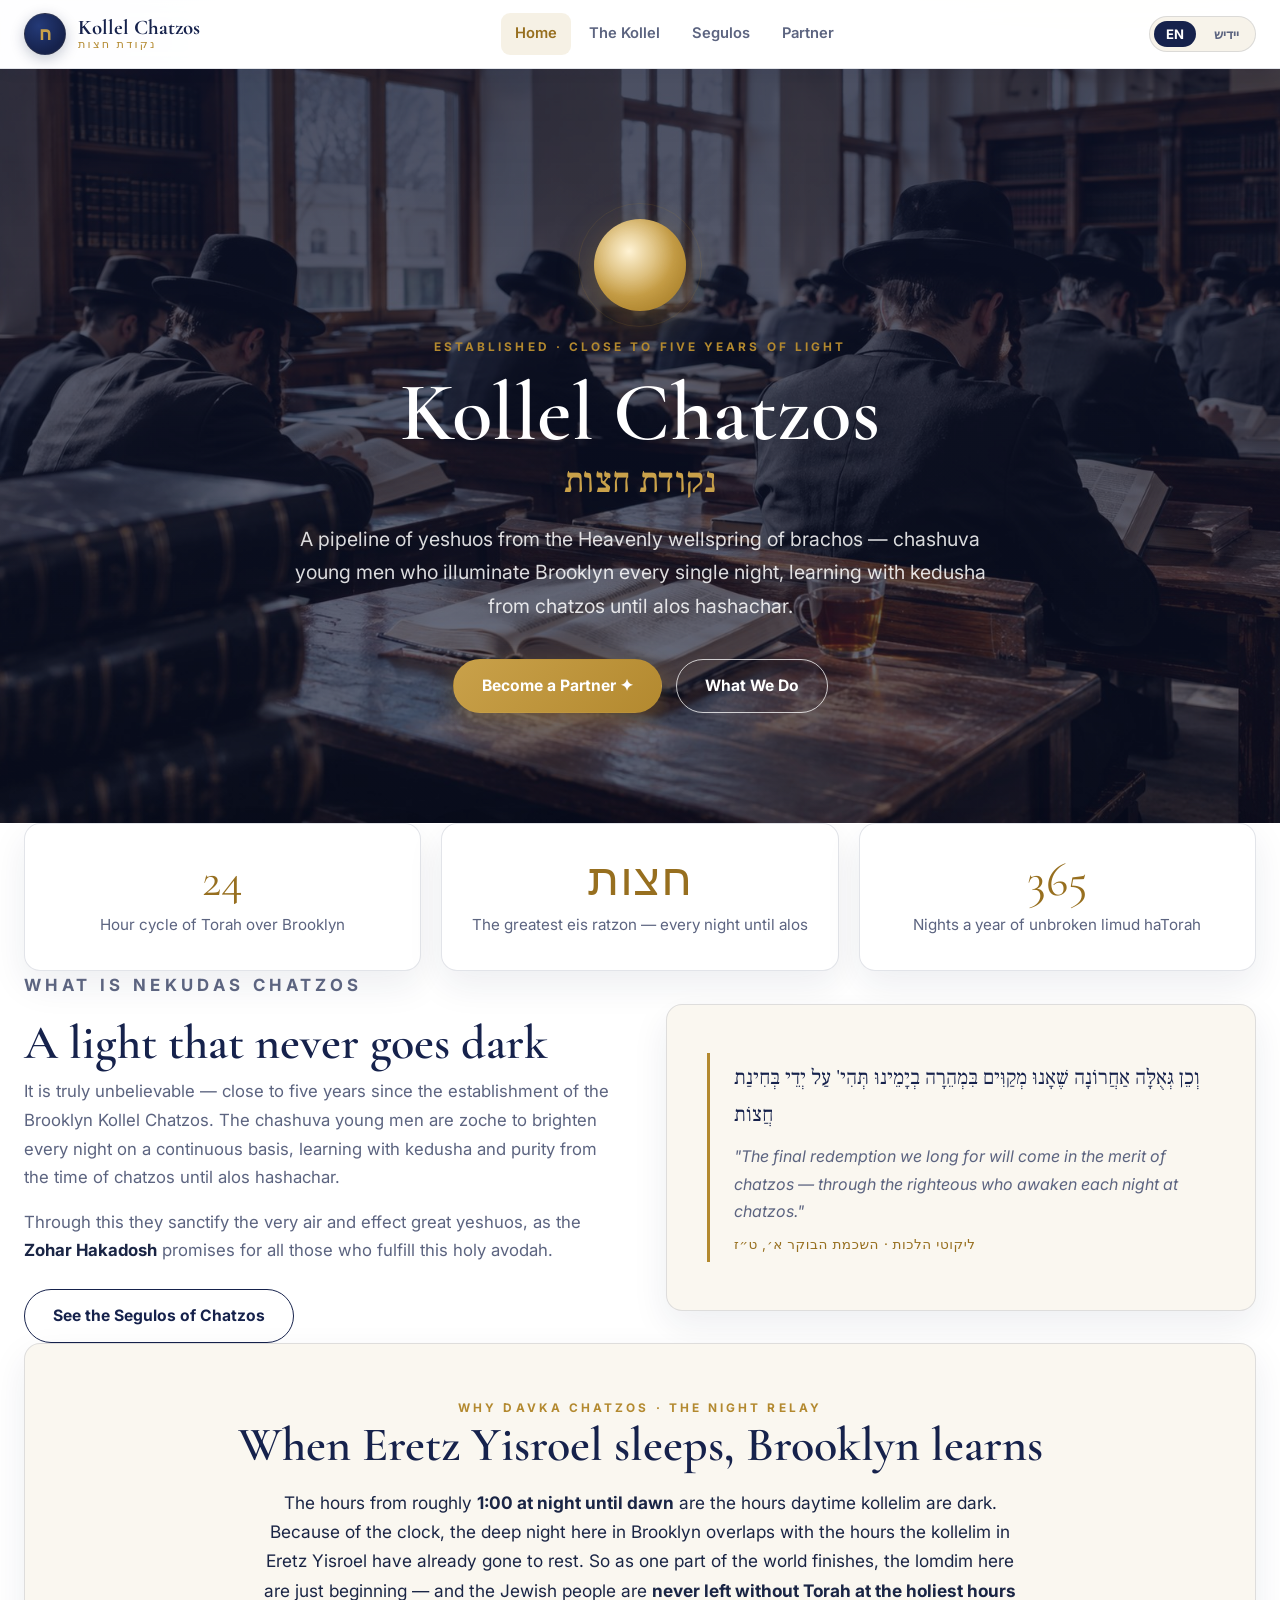
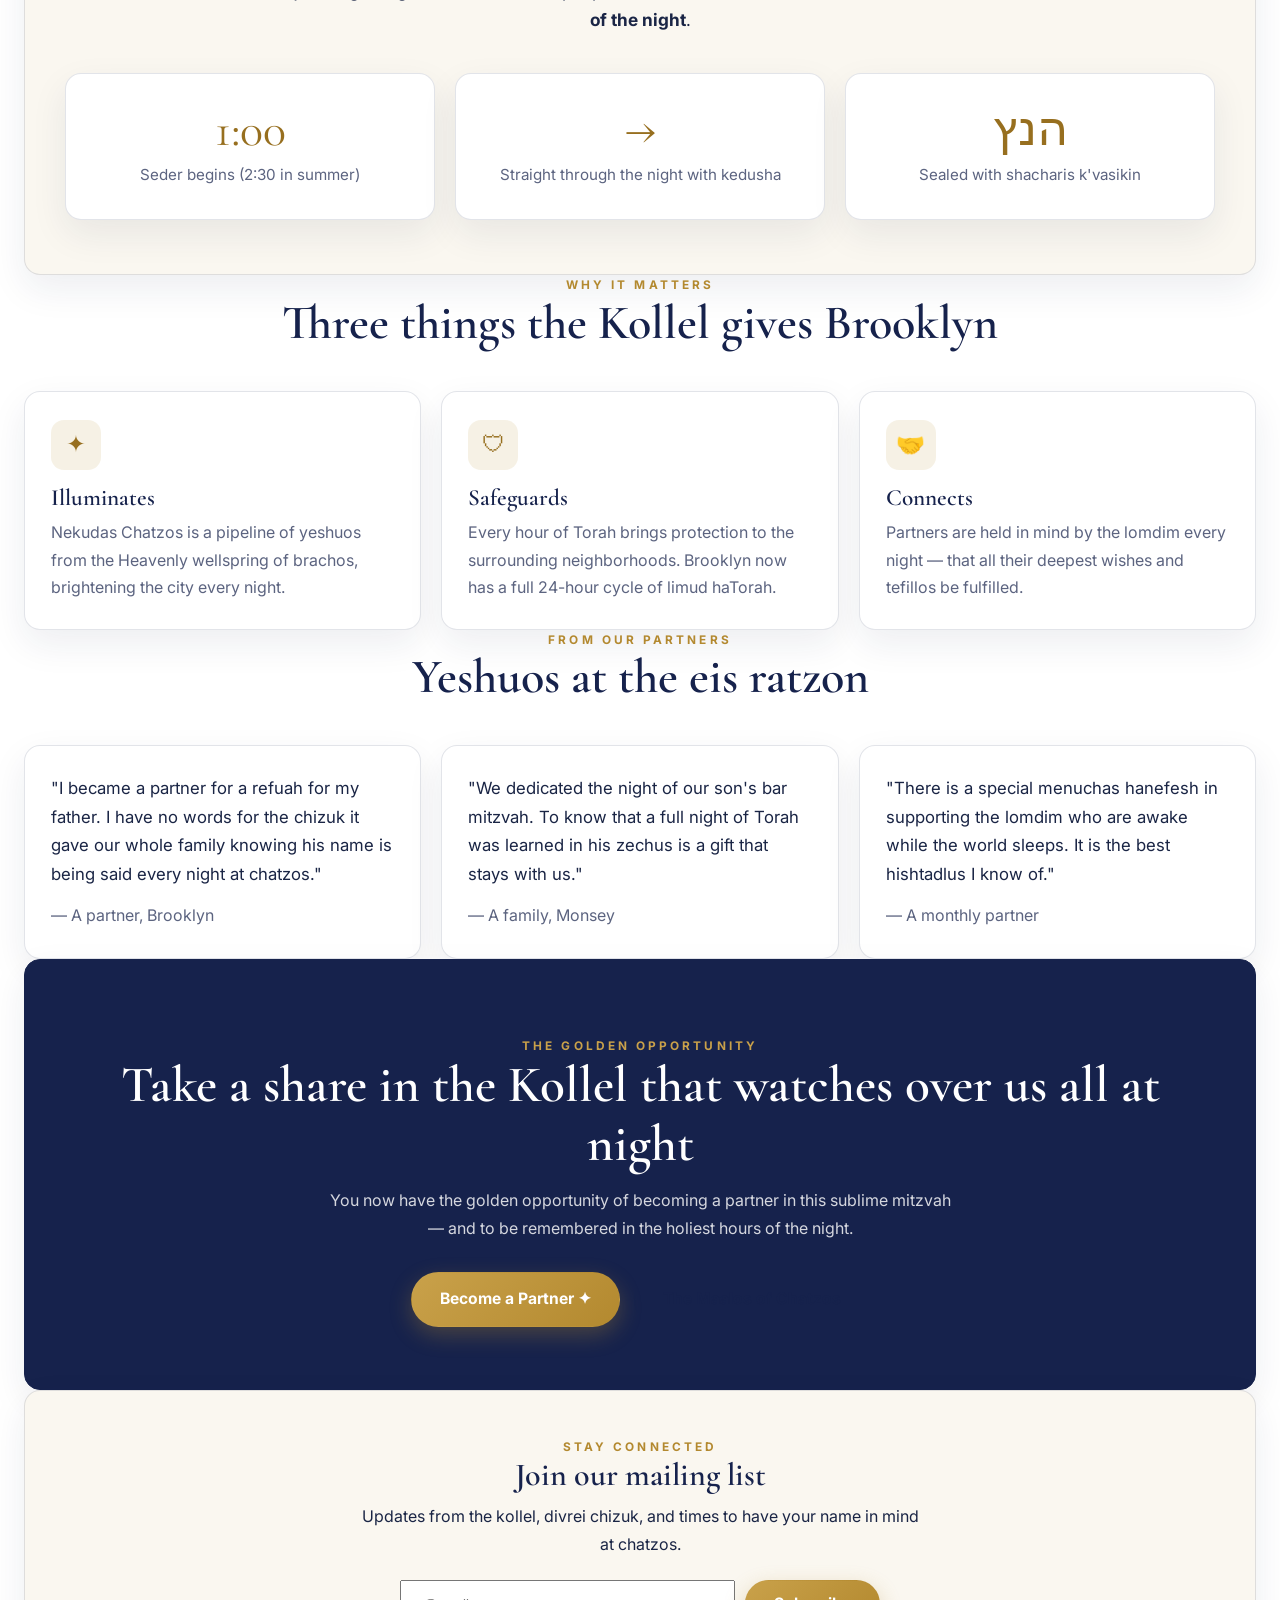
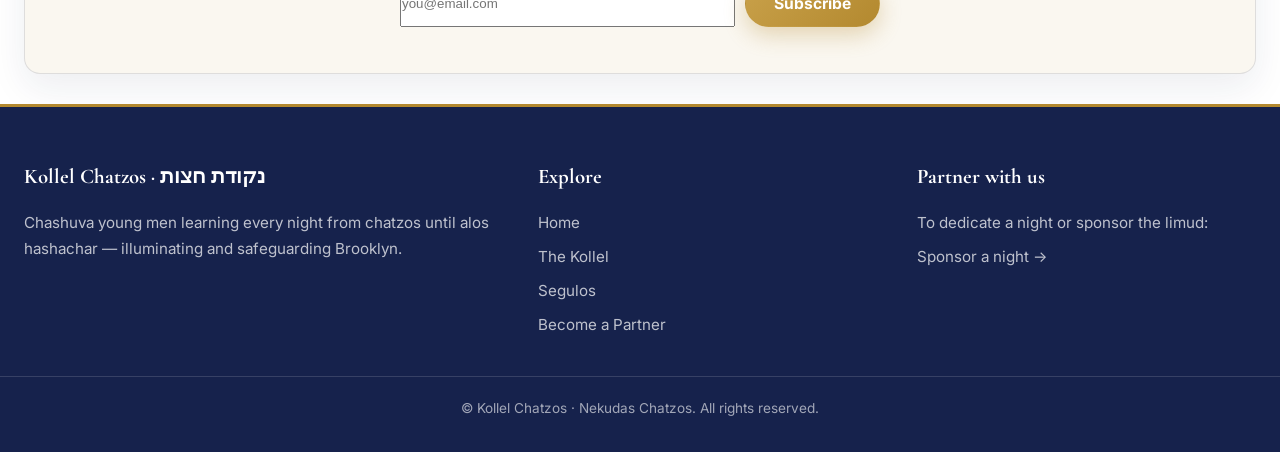
==== index.html @ 7307dfe7 "Add beis medrash hero photo to homepage - Homepage hero now uses a well-lit beis medrash photo with " ====
<!DOCTYPE html>
<html lang="en" dir="ltr">
<head>
  <meta charset="UTF-8" />
  <meta name="viewport" content="width=device-width, initial-scale=1.0" />
  <title>Kollel Chatzos · Nekudas Chatzos — Illuminating Brooklyn</title>
  <meta name="description" content="Kollel Chatzos · Nekudas Chatzos — chashuva young men learning Torah every night from chatzos until alos hashachar, illuminating and safeguarding Brooklyn. Become a partner." />
  <link rel="preconnect" href="https://fonts.googleapis.com">
  <link rel="preconnect" href="https://fonts.gstatic.com" crossorigin>
  <link href="https://fonts.googleapis.com/css2?family=Cormorant+Garamond:wght@500;600;700&family=Inter:wght@400;500;600;700&family=Frank+Ruhl+Libre:wght@400;500;700&family=Heebo:wght@400;500;700&display=swap" rel="stylesheet">
  <style>
/* =========================================================
   Kollel Chatzos — Nekudas Chatzos
   LIGHT theme · white background · navy + gold accents
   bilingual (English / Yiddish)
   ========================================================= */

:root {
  --bg:        #ffffff;
  --bg-soft:   #f7f3ea;
  --bg-cream:  #faf7f0;
  --ink:       #1a2545;
  --ink-soft:  #5c6480;
  --navy:      #16224c;
  --navy-700:  #243a78;
  --gold:      #b3892f;
  --gold-deep: #976f1f;
  --gold-200:  #c9a14a;
  --gold-soft: rgba(179, 137, 47, 0.12);
  --line:      rgba(22, 34, 76, 0.12);
  --card:      #ffffff;
  --maxw: 1280px;
  --shadow: 0 14px 36px rgba(22, 34, 76, 0.08);
  --shadow-lg: 0 22px 50px rgba(22, 34, 76, 0.12);
  --radius: 16px;
  scroll-behavior: smooth;
}

* { margin: 0; padding: 0; box-sizing: border-box; }

html, body { background: var(--bg); }

body {
  font-family: 'Inter', system-ui, sans-serif;
  color: var(--ink);
  line-height: 1.7;
  overflow-x: hidden;
  background:
    radial-gradient(900px 480px at 85% -6%, rgba(179,137,47,0.06), transparent 60%),
    radial-gradient(800px 460px at 5% 4%, rgba(22,34,76,0.05), transparent 55%),
    var(--bg);
  background-attachment: fixed;
}

/* ---------- bilingual visibility ---------- */
.yi { display: none; }
body.lang-yi .en { display: none; }
body.lang-yi .yi { display: revert; }

/* Yiddish typography + RTL */
body.lang-yi {
  direction: rtl;
  font-family: 'Frank Ruhl Libre', 'Heebo', serif;
}
body.lang-yi .brand-script { font-family: 'Frank Ruhl Libre', serif; }
.yi { font-family: 'Frank Ruhl Libre', 'Heebo', serif; }
body.lang-yi h1, body.lang-yi h2, body.lang-yi h3 { letter-spacing: 0; }

/* ---------- typography ---------- */
h1, h2, h3, .display {
  font-family: 'Cormorant Garamond', 'Frank Ruhl Libre', serif;
  font-weight: 600;
  line-height: 1.15;
  color: var(--navy);
}
h2.section-title {
  font-size: clamp(2rem, 4vw, 3rem);
  margin-bottom: 0.4rem;
}
.eyebrow {
  text-transform: uppercase;
  letter-spacing: 0.26em;
  font-size: 0.74rem;
  font-weight: 700;
  color: var(--gold);
  font-family: 'Inter', sans-serif;
}
body.lang-yi .eyebrow { letter-spacing: 0.1em; }
a { color: var(--gold-deep); text-decoration: none; }

.gold { color: var(--gold-deep); }
.serif { font-family: 'Cormorant Garamond', serif; }

/* ---------- decorative layer (subtle on light) ---------- */
.stars {
  position: fixed; inset: 0; z-index: 0; pointer-events: none;
  background-image:
    radial-gradient(1.5px 1.5px at 20% 30%, rgba(179,137,47,.16), transparent),
    radial-gradient(1.5px 1.5px at 75% 18%, rgba(22,34,76,.10), transparent),
    radial-gradient(1.5px 1.5px at 88% 62%, rgba(179,137,47,.14), transparent);
  background-repeat: repeat; background-size: 760px 760px;
  opacity: .7;
}

/* ---------- layout ---------- */
.wrap { max-width: var(--maxw); margin: 0 auto; padding: 0 24px; position: relative; z-index: 2; }
section { position: relative; z-index: 2; padding: 80px 0; }
.center { text-align: center; }

/* ---------- nav ---------- */
header.nav {
  position: sticky; top: 0; z-index: 50;
  backdrop-filter: blur(10px);
  background: rgba(255, 255, 255, 0.9);
  border-bottom: 1px solid var(--line);
  box-shadow: 0 2px 18px rgba(22,34,76,0.04);
}
.nav-inner {
  max-width: var(--maxw); margin: 0 auto; padding: 13px 24px;
  display: flex; align-items: center; justify-content: space-between; gap: 16px;
}
.brand { display: flex; align-items: center; gap: 12px; }
.brand .seal {
  width: 42px; height: 42px; border-radius: 50%;
  display: grid; place-items: center;
  background: radial-gradient(circle at 35% 30%, var(--navy-700), var(--navy) 70%);
  color: var(--gold-200); font-family: 'Cormorant Garamond', serif;
  font-weight: 700; font-size: 1.2rem; box-shadow: 0 4px 14px rgba(22,34,76,.25);
  border: 1px solid var(--gold-soft);
}
.brand-text { display: flex; flex-direction: column; line-height: 1.05; }
.brand-text .brand-name { font-family: 'Cormorant Garamond', serif; font-size: 1.3rem; color: var(--navy); font-weight: 700; }
.brand-text .brand-sub { font-size: 0.7rem; letter-spacing: 0.2em; text-transform: uppercase; color: var(--gold); }

.nav-links { display: flex; align-items: center; gap: 4px; }
.nav-links a {
  color: var(--ink-soft); font-size: 0.92rem; font-weight: 600;
  padding: 8px 14px; border-radius: 9px; transition: .2s;
  font-family: 'Inter', sans-serif;
}
body.lang-yi .nav-links a, body.lang-yi .brand-sub { font-family: 'Frank Ruhl Libre', serif; }
.nav-links a:hover { color: var(--navy); background: rgba(22,34,76,.05); }
.nav-links a.active { color: var(--gold-deep); background: var(--gold-soft); }

.lang-toggle {
  display: inline-flex; align-items: center; gap: 6px;
  border: 1px solid var(--line); border-radius: 999px; padding: 4px;
  background: var(--bg-soft);
}
.lang-toggle button {
  cursor: pointer; border: 0; background: transparent; color: var(--ink-soft);
  font-size: 0.82rem; font-weight: 700; padding: 5px 12px; border-radius: 999px;
  font-family: 'Inter', sans-serif; transition: .2s;
}
.lang-toggle button.on { background: var(--navy); color: #fff; }

.nav-toggle { display: none; background: none; border: 0; cursor: pointer; }
.nav-toggle span { display: block; width: 24px; height: 2px; background: var(--navy); margin: 5px 0; transition: .2s; }

/* ---------- hero ---------- */
.hero {
  position: relative; display: flex; align-items: center; justify-content: center;
  min-height: 74vh; padding: clamp(90px, 13vw, 150px) 0 110px; text-align: center;
  background: linear-gradient(180deg, rgba(13,19,44,.74), rgba(13,19,44,.60)), url("hero-learning.jpg") center/cover no-repeat;
}
.hero .btn-ghost { border-color: rgba(255,255,255,.75); color: #fff; background: transparent; }
.hero .btn-ghost:hover { background: #fff; color: var(--navy); border-color: #fff; }
.hero .moon {
  width: 92px; height: 92px; margin: 0 auto 26px; border-radius: 50%;
  background: radial-gradient(circle at 38% 35%, #fff3d4, var(--gold-200) 55%, var(--gold) 88%);
  box-shadow: 0 10px 36px rgba(179,137,47,.35), inset -8px -8px 20px rgba(151,111,31,.28);
  position: relative;
}
.hero .moon::after {
  content: ""; position: absolute; inset: -16px; border-radius: 50%;
  border: 1px solid var(--gold-soft);
}
.hero h1 {
  font-size: clamp(2.6rem, 7vw, 5.2rem); margin: 8px 0 6px;
  letter-spacing: 0.4px; color: #fff;
}
.hero .brand-script { display: block; color: var(--gold-200); font-size: clamp(1.4rem, 3.4vw, 2.2rem); font-weight: 500; }
.hero .lede {
  max-width: 720px; margin: 22px auto 0; color: rgba(255,255,255,.85);
  font-size: clamp(1.05rem, 1.6vw, 1.22rem);
}
.hero-cta { margin-top: 36px; display: flex; gap: 14px; justify-content: center; flex-wrap: wrap; }

/* ---------- buttons ---------- */
.btn {
  display: inline-flex; align-items: center; gap: 9px;
  font-family: 'Inter', sans-serif; font-weight: 700; font-size: 0.98rem;
  padding: 13px 28px; border-radius: 999px; cursor: pointer; border: 1px solid transparent;
  transition: transform .15s ease, box-shadow .2s ease, background .2s;
}
body.lang-yi .btn { font-family: 'Frank Ruhl Libre', serif; }
.btn-gold {
  background: linear-gradient(135deg, var(--gold-200), var(--gold));
  color: #fff; box-shadow: 0 8px 22px rgba(179,137,47,.32);
}
.btn-gold:hover { transform: translateY(-2px); box-shadow: 0 14px 30px rgba(179,137,47,.42); }
.btn-ghost { border-color: var(--navy); color: var(--navy); background: transparent; }
.btn-ghost:hover { background: var(--navy); color: #fff; transform: translateY(-2px); }

/* ---------- stat band ---------- */
.stats { display: grid; grid-template-columns: repeat(3, 1fr); gap: 20px; }
.stat {
  text-align: center; padding: 32px 20px; border-radius: var(--radius);
  border: 1px solid var(--line); background: var(--card); box-shadow: var(--shadow);
}
.stat .num { font-family: 'Cormorant Garamond', serif; font-size: 3rem; color: var(--gold-deep); line-height: 1; }
.stat .lab { margin-top: 8px; color: var(--ink-soft); font-size: 0.95rem; }

/* ---------- cards ---------- */
.grid { display: grid; gap: 20px; }
.grid-2 { grid-template-columns: repeat(2, 1fr); }
.grid-3 { grid-template-columns: repeat(3, 1fr); }
.grid-4 { grid-template-columns: repeat(4, 1fr); }

.card {
  background: var(--card);
  border: 1px solid var(--line); border-radius: var(--radius);
  padding: 28px 26px; box-shadow: var(--shadow);
  transition: transform .2s ease, border-color .2s ease, box-shadow .2s ease;
}
.card:hover { transform: translateY(-4px); border-color: var(--gold-200); box-shadow: var(--shadow-lg); }
.card .ic {
  width: 50px; height: 50px; border-radius: 13px; display: grid; place-items: center;
  background: var(--gold-soft); color: var(--gold-deep); font-size: 1.45rem; margin-bottom: 15px;
}
.card h3 { font-size: 1.45rem; margin-bottom: 8px; color: var(--navy); }
.card p { color: var(--ink-soft); }
.card .heb { color: var(--gold-deep); font-family: 'Frank Ruhl Libre', serif; font-size: 1.05rem; }

/* ---------- prose / panel ---------- */
.lead-row { display: grid; grid-template-columns: 1fr 1fr; gap: 52px; align-items: center; }
.prose p { color: var(--ink-soft); margin-bottom: 16px; font-size: 1.05rem; }
.prose p strong { color: var(--ink); }

.panel {
  border: 1px solid var(--line); border-radius: var(--radius); padding: 40px;
  background: var(--bg-cream); box-shadow: var(--shadow);
}

/* ---------- quote ---------- */
.quote { border-inline-start: 3px solid var(--gold); padding: 6px 0 6px 24px; margin: 8px 0; }
body.lang-yi .quote { padding: 6px 24px 6px 0; }
.quote .heb { font-family: 'Frank Ruhl Libre', serif; font-size: 1.3rem; color: var(--navy); line-height: 1.8; }
.quote .src { color: var(--gold-deep); font-size: 0.85rem; margin-top: 8px; letter-spacing: .04em; }
.quote .tr { color: var(--ink-soft); font-style: italic; margin-top: 10px; }

/* ---------- segula list ---------- */
.segula-list { display: grid; gap: 12px; }
.segula {
  display: flex; gap: 16px; align-items: flex-start;
  padding: 18px 22px; border-radius: 14px; border: 1px solid var(--line);
  background: var(--card); box-shadow: var(--shadow);
}
.segula .tag {
  flex: 0 0 auto; font-family: 'Frank Ruhl Libre', serif; color: var(--gold-deep);
  font-size: 1.15rem; min-width: 132px; font-weight: 700;
}
.segula p { color: var(--ink-soft); margin: 0; }

/* ---------- schedule / timeline ---------- */
.tline { display: grid; gap: 0; }
.tline .row {
  display: grid; grid-template-columns: 150px 1fr; gap: 24px;
  padding: 20px 0; border-top: 1px solid var(--line); align-items: baseline;
}
.tline .row:last-child { border-bottom: 1px solid var(--line); }
.tline .when { color: var(--gold-deep); font-family: 'Cormorant Garamond', serif; font-size: 1.5rem; }
.tline .what h3 { font-size: 1.25rem; }
.tline .what p { color: var(--ink-soft); margin-top: 4px; }

/* ---------- CTA band ---------- */
.cta-band { text-align: center; }
.cta-band .panel { padding: 62px 40px; background: var(--navy); border-color: var(--navy); }
.cta-band .panel h2 { color: #fff; }
.cta-band .panel .eyebrow { color: var(--gold-200); }
.cta-band h2 { font-size: clamp(2rem, 4.5vw, 3.2rem); }
.cta-band p { color: rgba(255,255,255,.82); max-width: 640px; margin: 14px auto 0; }

/* ---------- tiers ---------- */
.tier { text-align: center; position: relative; }
.tier.feat { border-color: var(--gold); box-shadow: 0 0 0 1px var(--gold), var(--shadow-lg); }
.tier .price { font-family: 'Cormorant Garamond', serif; font-size: 2.6rem; color: var(--gold-deep); margin: 6px 0; }
.tier .per { color: var(--ink-soft); font-size: .85rem; }
.tier ul { list-style: none; margin: 18px 0; text-align: start; }
.tier li { color: var(--ink-soft); padding: 7px 0; border-bottom: 1px dashed var(--line); }
.tier li::before { content: "✦"; color: var(--gold); margin-inline-end: 10px; }
.badge {
  position: absolute; top: -13px; inset-inline-start: 50%; transform: translateX(-50%);
  background: var(--gold); color: #fff; font-size: .7rem; font-weight: 700;
  padding: 4px 14px; border-radius: 999px; letter-spacing: .05em; text-transform: uppercase; white-space: nowrap;
}
body.lang-yi .badge { letter-spacing: 0; font-size: .66rem; }

/* ---------- contact ---------- */
.contact-grid { display: grid; grid-template-columns: 1fr 1fr; gap: 44px; align-items: start; }
.field { margin-bottom: 16px; }
.field label { display: block; font-size: .85rem; color: var(--ink-soft); margin-bottom: 6px; }
.field input, .field textarea, .field select {
  width: 100%; padding: 12px 14px; border-radius: 11px; font-family: inherit; font-size: 1rem;
  background: #fff; border: 1px solid var(--line); color: var(--ink);
}
.field input:focus, .field textarea:focus, .field select:focus { outline: none; border-color: var(--gold); box-shadow: 0 0 0 3px var(--gold-soft); }
.info-line { display: flex; gap: 14px; align-items: center; padding: 14px 0; border-bottom: 1px solid var(--line); }
.info-line .ic { color: var(--gold-deep); font-size: 1.3rem; }
.info-line b { color: var(--navy); display: block; }
.info-line span { color: var(--ink-soft); font-size: .92rem; }

/* ---------- interior page hero ---------- */
.page-hero { text-align: center; padding: 76px 0 26px; background: linear-gradient(180deg, var(--bg-cream), var(--bg)); }
.page-hero h1 { font-size: clamp(2.4rem, 6vw, 4rem); margin: 10px 0 8px; }
.page-hero p { color: var(--ink-soft); max-width: 660px; margin: 0 auto; }

/* ---------- footer ---------- */
footer.foot {
  position: relative; z-index: 2; border-top: 3px solid var(--gold);
  background: var(--navy); padding: 52px 0 28px; margin-top: 30px;
}
.foot-grid { display: grid; grid-template-columns: 1.4fr 1fr 1fr; gap: 40px; }
.foot h4 { color: #fff; font-family: 'Cormorant Garamond', serif; font-size: 1.3rem; margin-bottom: 12px; }
.foot a, .foot p { color: rgba(255,255,255,.72); display: block; padding: 4px 0; font-size: .95rem; }
.foot a:hover { color: var(--gold-200); }
.foot .copy { text-align: center; color: rgba(255,255,255,.6); font-size: .85rem; margin-top: 34px; padding-top: 20px; border-top: 1px solid rgba(255,255,255,.14); }

/* ---------- reveal ---------- */
.reveal { opacity: 0; transform: translateY(20px); transition: opacity .7s ease, transform .7s ease; }
.reveal.in { opacity: 1; transform: none; }

/* ---------- responsive ---------- */
@media (max-width: 920px) {
  .lead-row, .contact-grid { grid-template-columns: 1fr; gap: 32px; }
  .grid-3, .grid-4 { grid-template-columns: repeat(2, 1fr); }
  .nav-links { display: none; }
  .nav-toggle { display: block; }
  header.nav.open .nav-links {
    display: flex; flex-direction: column; align-items: stretch;
    position: absolute; top: 100%; inset-inline: 0; padding: 12px 20px 18px;
    background: #fff; border-bottom: 1px solid var(--line); box-shadow: var(--shadow);
  }
}
@media (max-width: 620px) {
  .stats, .grid-2, .grid-3, .grid-4 { grid-template-columns: 1fr; }
  .tline .row { grid-template-columns: 1fr; gap: 4px; }
  .segula { flex-direction: column; gap: 4px; }
  .foot-grid { grid-template-columns: 1fr; }
  section { padding: 56px 0; }
}
  </style>
</head>
<body class="lang-en">
  <div class="stars"></div>

  <!-- NAV -->
  <header class="nav">
    <div class="nav-inner">
      <a class="brand" href="index.html">
        <span class="seal">ח</span>
        <span class="brand-text">
          <span class="brand-name">Kollel Chatzos</span>
          <span class="brand-sub">נקודת חצות</span>
        </span>
      </a>
      <nav class="nav-links">
        <a href="index.html" class="active"><span class="en">Home</span><span class="yi">היים</span></a>
        <a href="about.html"><span class="en">The Kollel</span><span class="yi">איבערן כולל</span></a>
        <a href="segulos.html"><span class="en">Segulos</span><span class="yi">ברכות</span></a>
        <a href="partner.html"><span class="en">Partner</span><span class="yi">ווערט א שותף</span></a>
      </nav>
      <div style="display:flex;align-items:center;gap:12px;">
        <div class="lang-toggle" role="group" aria-label="Language">
          <button data-lang="en">EN</button>
          <button data-lang="yi">יידיש</button>
        </div>
        <button class="nav-toggle" aria-label="Menu"><span></span><span></span><span></span></button>
      </div>
    </div>
  </header>

  <!-- HERO -->
  <section class="hero">
   <div class="hero-inner wrap">
    <div class="moon"></div>
    <p class="eyebrow"><span class="en">Established · Close to Five Years of Light</span><span class="yi">נתייסד געווארן · קרוב צו פינף יאר פון לעכטיגקייט</span></p>
    <h1>
      <span class="en">Kollel Chatzos</span>
      <span class="yi">כולל חצות</span>
      <span class="brand-script">נקודת חצות</span>
    </h1>
    <p class="lede">
      <span class="en">A pipeline of yeshuos from the Heavenly wellspring of brachos — chashuva young men who illuminate Brooklyn every single night, learning with kedusha from chatzos until alos hashachar.</span>
      <span class="yi">א קוואל פון ישועות און ברכות, געטריבן דורך חשוב'ע אינגעלייט וואס באלייכטן ברוקלין יעדע נאכט, און זענען זיך מוסר נפש פאר די הייליגע תורה פון חצות הלילה ביזן פארטאגס.</span>
    </p>
    <div class="hero-cta">
      <a href="partner.html" class="btn btn-gold"><span class="en">Become a Partner ✦</span><span class="yi">✦ ווערט א שותף</span></a>
      <a href="about.html" class="btn btn-ghost"><span class="en">What We Do</span><span class="yi">אונזער שליחות</span></a>
    </div>
   </div>
  </section>

  <!-- STATS -->
  <section class="wrap" style="padding-top:0;">
    <div class="stats reveal">
      <div class="stat">
        <div class="num">24</div>
        <div class="lab"><span class="en">Hour cycle of Torah over Brooklyn</span><span class="yi">שעה א מעת לעת, תורה לערנען איבער גאנץ ברוקלין</span></div>
      </div>
      <div class="stat">
        <div class="num">חצות</div>
        <div class="lab"><span class="en">The greatest eis ratzon — every night until alos</span><span class="yi">די מערסטע מסוגל'דיגע צייט פאר תפילה און רעוא דרעווין — יעדע נאכט ביזן עלות</span></div>
      </div>
      <div class="stat">
        <div class="num">365</div>
        <div class="lab"><span class="en">Nights a year of unbroken limud haTorah</span><span class="yi">נעכט א יאר פון אומאויפהערליכע לימוד התורה</span></div>
      </div>
    </div>
  </section>

  <!-- INTRO -->
  <section class="wrap">
    <div class="lead-row">
      <div class="prose reveal">
        <p class="eyebrow"><span class="en">What is Nekudas Chatzos</span><span class="yi">וואס איז 'נקודת חצות'?</span></p>
        <h2 class="section-title"><span class="en">A light that never goes dark</span><span class="yi">א ליכט וואס לעשט זיך קיינמאל נישט אויס</span></h2>
        <p>
          <span class="en">It is truly unbelievable — close to five years since the establishment of the Brooklyn Kollel Chatzos. The chashuva young men are zoche to brighten every night on a continuous basis, learning with kedusha and purity from the time of chatzos until alos hashachar.</span>
          <span class="yi">ס'איז באמת מורא'דיג — קרוב צו פינף יאר איז שוין אריבער זינט די גרינדונג פון 'כולל חצות' דא אין ברוקלין. די חשוב'ע אינגעלייט האבן די זכיה צו באלייכטן יעדע נאכט אן אויפהער, פארטיפט אין הייליגע און ריינע לימודים פון חצות ביזן פרימארגן.</span>
        </p>
        <p>
          <span class="en">Through this they sanctify the very air and effect great yeshuos, as the <strong>Zohar Hakadosh</strong> promises for all those who fulfill this holy avodah.</span>
          <span class="yi">דורך דעם הייליגן עסק, הייליגן זיי אויס די גאנצע לופט און ברענגען אראפ גרויסע ישועות, פונקט ווי דער <strong>הייליגער זוהר</strong> זאגט צו פאר ווער עס פארנעמט זיך מיט דעם עבודת הקודש.</span>
        </p>
        <a href="segulos.html" class="btn btn-ghost" style="margin-top:8px;"><span class="en">See the Segulos of Chatzos</span><span class="yi">שפירט די ברכות פון חצות</span></a>
      </div>
      <div class="panel reveal">
        <div class="quote">
          <p class="heb">וְכֵן גְּאֻלָּה אַחֲרוֹנָה שֶׁאָנוּ מְקַוִּים בִּמְהֵרָה בְיָמֵינוּ תְּהִי' עַל יְדֵי בְּחִינַת חֲצוֹת</p>
          <p class="tr"><span class="en">"The final redemption we long for will come in the merit of chatzos — through the righteous who awaken each night at chatzos."</span><span class="yi">"די לעצטע גאולה וואס מיר האפן און ווארטן בקרוב בימינו, וועט קומען דורך דעם ענין פון חצות — דורך די צדיקים וואס וועקן זיך אויף יעדע נאכט ביי חצות הלילה."</span></p>
          <p class="src">ליקוטי הלכות · השכמת הבוקר א׳, ט״ז</p>
        </div>
      </div>
    </div>
  </section>

  <!-- THE NIGHT RELAY -->
  <section class="wrap">
    <div class="panel reveal center" style="padding:54px 40px;">
      <p class="eyebrow"><span class="en">Why davka chatzos · the night relay</span><span class="yi">פארוואס פונקט חצות? · די נאכט רילעי</span></p>
      <h2 class="section-title"><span class="en">When Eretz Yisroel sleeps, Brooklyn learns</span><span class="yi">ווען ארץ ישראל שלאפט, לערנט ברוקלין</span></h2>
      <p style="color:var(--muted);max-width:760px;margin:14px auto 0;font-size:1.08rem;">
        <span class="en">The hours from roughly <strong>1:00 at night until dawn</strong> are the hours daytime kollelim are dark. Because of the clock, the deep night here in Brooklyn overlaps with the hours the kollelim in Eretz Yisroel have already gone to rest. So as one part of the world finishes, the lomdim here are just beginning — and the Jewish people are <strong>never left without Torah at the holiest hours of the night</strong>.</span>
        <span class="yi">די שעות פון בערך <strong>1:00 אזייגער ביינאכט ביז פארטאגס</strong> זענען די צייטן ווען די טאג-כוללים זענען פארמאכט. צוליב דעם חילוק אין די זייגערס צווישן אמעריקע און ארץ ישראל, געפאלט אויס די טיפע נאכט שעות אין ברוקלין פונקט ווען די כוללים אין ארץ ישראל ענדיגן שוין זייער סדר הלימוד. אזוי ארום, פונקט ווען איין טייל פון דער וועלט ענדיגט, פאנגען די לומדי התורה דא אן דעם סדר – צו פארזיכערן אז כלל ישראל זאל קיינמאל נישט זיין אן תורה אין די גאר הייליגע שעות פון דער נאכט.</span>
      </p>
      <div class="stats" style="margin-top:38px;">
        <div class="stat"><div class="num">1:00</div><div class="lab"><span class="en">Seder begins (2:30 in summer)</span><span class="yi">דער סדר הלימוד הייבט זיך אן (2:30 אין די זומער וואכן)</span></div></div>
        <div class="stat"><div class="num">→</div><div class="lab"><span class="en">Straight through the night with kedusha</span><span class="yi">עס ציט זיך דורכאויס די גאנצע נאכט מיט א ספעציעלע קדושה</span></div></div>
        <div class="stat"><div class="num">הנץ</div><div class="lab"><span class="en">Sealed with shacharis k'vasikin</span><span class="yi">מען ענדיגט מיט שחרית כוותיקן</span></div></div>
      </div>
    </div>
  </section>

  <!-- THREE PILLARS -->
  <section class="wrap">
    <div class="center reveal" style="margin-bottom:40px;">
      <p class="eyebrow"><span class="en">Why it matters</span><span class="yi">פארוואס דאס איז וויכטיג</span></p>
      <h2 class="section-title"><span class="en">Three things the Kollel gives Brooklyn</span><span class="yi">דריי וועגן וויאזוי דער כולל ברענגט השפעות פאר ברוקלין</span></h2>
    </div>
    <div class="grid grid-3">
      <div class="card reveal">
        <div class="ic">✦</div>
        <h3><span class="en">Illuminates</span><span class="yi">באלייכט</span></h3>
        <p><span class="en">Nekudas Chatzos is a pipeline of yeshuos from the Heavenly wellspring of brachos, brightening the city every night.</span><span class="yi">"נקודת חצות" דינט ווי א רער פאר געטליכע ברכות, וואס באלייכט די שטאט יעדע נאכט מיט א הימלישן קוואל פון שפע.</span></p>
      </div>
      <div class="card reveal">
        <div class="ic">🛡</div>
        <h3><span class="en">Safeguards</span><span class="yi">באשיצט</span></h3>
        <p><span class="en">Every hour of Torah brings protection to the surrounding neighborhoods. Brooklyn now has a full 24-hour cycle of limud haTorah.</span><span class="yi">יעדע שעה פון לערנען ברענגט א ספעציעלע שמירה פאר די ארומיגע געגנטער. ברוקלין געניסט יעצט פון א פולן 24-שעה'דיגן ציקל פון תורה אן קיין איבעררייס.</span></p>
      </div>
      <div class="card reveal">
        <div class="ic">🤝</div>
        <h3><span class="en">Connects</span><span class="yi">פארבינדט</span></h3>
        <p><span class="en">Partners are held in mind by the lomdim every night — that all their deepest wishes and tefillos be fulfilled.</span><span class="yi">די שותפים ווערן דערמאנט דורך די לומדים יעדע נאכט מיט ווארעמע תפילות, אז אלע זייערע טיפע בקשות און וואונטשן זאלן נתמלא ווערן לטובה.</span></p>
      </div>
    </div>
  </section>

  <!-- TESTIMONIALS / STORIES -->
  <section class="wrap">
    <div class="center reveal" style="margin-bottom:40px;">
      <p class="eyebrow"><span class="en">From our partners</span><span class="yi">פון אונזערע שותפים</span></p>
      <h2 class="section-title"><span class="en">Yeshuos at the eis ratzon</span><span class="yi">ישועות אין די ריכטיגע מינוט</span></h2>
    </div>
    <div class="grid grid-3">
      <div class="card reveal">
        <p style="color:var(--text);font-size:1.05rem;"><span class="en">"I became a partner for a refuah for my father. I have no words for the chizuk it gave our whole family knowing his name is being said every night at chatzos."</span><span class="yi">"איך בין געווארן א שותף צו מתפלל זיין פאר מיין פאטער'ס רפואה. איך קען נישט מסביר זיין וואס פאר א כוח און חיזוק דאס האט געגעבן פאר אונזער גאנצע משפחה, וויסנדיג אז זיין נאמען ווערט דערמאנט יעדע נאכט ביי חצות."</span></p>
        <p class="gold" style="margin-top:14px;">— <span class="en">A partner, Brooklyn</span><span class="yi">א שותף, ברוקלין</span></p>
      </div>
      <div class="card reveal">
        <p style="color:var(--text);font-size:1.05rem;"><span class="en">"We dedicated the night of our son's bar mitzvah. To know that a full night of Torah was learned in his zechus is a gift that stays with us."</span><span class="yi">"מיר האבן מנדב געווען די נאכט פון אונזער זון'ס בר מצוה. צו וויסן אז א גאנצע נאכט פון תורה איז געלערנט געווארן אין זיין זכות, איז א מתנה וואס באגלייט אונז שטענדיג."</span></p>
        <p class="gold" style="margin-top:14px;">— <span class="en">A family, Monsey</span><span class="yi">א פאמיליע, מאנסי</span></p>
      </div>
      <div class="card reveal">
        <p style="color:var(--text);font-size:1.05rem;"><span class="en">"There is a special menuchas hanefesh in supporting the lomdim who are awake while the world sleeps. It is the best hishtadlus I know of."</span><span class="yi">"ס'איז דא א געוויסע ספעציעלע רואיגקייט אין שטיצן תלמידי חכמים וואס הארעווען אין די תורה ווען די גאנצע וועלט שלאפט. ס'איז די מערסטע עפעקטיווע זאך וואס איך טוה."</span></p>
        <p class="gold" style="margin-top:14px;">— <span class="en">A monthly partner</span><span class="yi">א חודש'ליכע שותף</span></p>
      </div>
    </div>
  </section>

  <!-- CTA BAND -->
  <section class="wrap cta-band">
    <div class="panel reveal">
      <p class="eyebrow"><span class="en">The golden opportunity</span><span class="yi">א גאלדענע געלעגנהייט</span></p>
      <h2><span class="en">Take a share in the Kollel that watches over us all at night</span><span class="yi">נעמט א חלק אין דעם כולל וואס היט אויף אונז אלע ביינאכט</span></h2>
      <p><span class="en">You now have the golden opportunity of becoming a partner in this sublime mitzvah — and to be remembered in the holiest hours of the night.</span><span class="yi">איר האט יעצט א טייערע געלעגנהייט צו ווערן א שותף אין דעם גרויסן מצוה — און ווערן דערמאנט לטובה אין די הייליגסטע שעה'ן פון די נאכט.</span></p>
      <div class="hero-cta" style="margin-top:30px;">
        <a href="partner.html" class="btn btn-gold"><span class="en">Become a Partner ✦</span><span class="yi">✦ ווערט א שותף</span></a>
        <a href="segulos.html" class="btn btn-ghost"><span class="en">The Maalos of Chatzos</span><span class="yi">די סגולות פון חצות</span></a>
      </div>
    </div>
  </section>

  <!-- MAILING LIST -->
  <section class="wrap">
    <div class="panel reveal center" style="padding:46px 40px;">
      <p class="eyebrow"><span class="en">Stay connected</span><span class="yi">בלייבט אין קאנטאקט</span></p>
      <h2 class="section-title" style="font-size:2rem;"><span class="en">Join our mailing list</span><span class="yi">שרייבט אייך איין אין אונזער אימעיל ליסטע</span></h2>
      <p style="color:var(--muted);max-width:560px;margin:10px auto 22px;"><span class="en">Updates from the kollel, divrei chizuk, and times to have your name in mind at chatzos.</span><span class="yi">באקומט כסדר'דיגע נייעס פונעם כולל, דברי חיזוק, און די צייטן ווען מען וועט דערמאנען אייער נאמען ביי חצות.</span></p>
      <form onsubmit="this.querySelector('.ml-note').style.display='block';this.reset();return false;" style="max-width:480px;margin:0 auto;display:flex;gap:10px;flex-wrap:wrap;justify-content:center;">
        <input type="email" required placeholder="you@email.com" class="field" style="flex:1;min-width:220px;margin:0;" />
        <button type="submit" class="btn btn-gold"><span class="en">Subscribe</span><span class="yi">שרייבט אייך איין</span></button>
        <p class="ml-note" style="display:none;width:100%;color:var(--gold-200);margin-top:8px;"><span class="en">Thank you — you're on the list. Tizku l'mitzvos.</span><span class="yi">א דאנק — איר זענט אויף די ליסטע. תזכו למצוות.</span></p>
      </form>
    </div>
  </section>

  <!-- FOOTER -->
  <footer class="foot">
    <div class="wrap foot-grid">
      <div>
        <h4>Kollel Chatzos · נקודת חצות</h4>
        <p><span class="en">Chashuva young men learning every night from chatzos until alos hashachar — illuminating and safeguarding Brooklyn.</span><span class="yi">חשוב'ע יונגעלייט זענען זיך מקדש און לערנען בהתמדה יעדע נאכט פון חצות ביז'ן פארטאגס — און ברענגען אראפ ליכטיגקייט און שמירה פאר גאנץ ברוקלין.</span></p>
      </div>
      <div>
        <h4><span class="en">Explore</span><span class="yi">זעט מער</span></h4>
        <a href="index.html"><span class="en">Home</span><span class="yi">היים</span></a>
        <a href="about.html"><span class="en">The Kollel</span><span class="yi">איבערן כולל</span></a>
        <a href="segulos.html"><span class="en">Segulos</span><span class="yi">ברכות</span></a>
        <a href="partner.html"><span class="en">Become a Partner</span><span class="yi">ווערט א שותף</span></a>
      </div>
      <div>
        <h4><span class="en">Partner with us</span><span class="yi">שטיצט דאס לערנען</span></h4>
        <p><span class="en">To dedicate a night or sponsor the limud:</span><span class="yi">צו מנדב זיין א נאכט אדער צו ספאנסערן דאס לערנען:</span></p>
        <a href="partner.html"><span class="en">Sponsor a night →</span><span class="yi">ספאנסערט א נאכט ←</span></a>
      </div>
    </div>
    <p class="copy">© <span class="en">Kollel Chatzos · Nekudas Chatzos. All rights reserved.</span><span class="yi">כל הזכויות שמורות לכולל חצות · נקודת חצות.</span></p>
  </footer>

  <script>
/* Kollel Chatzos — language toggle, nav, reveal-on-scroll */
(function () {
  'use strict';

  /* ---------- language ---------- */
  var STORE = 'kc-lang';
  function applyLang(lang) {
    var yi = lang === 'yi';
    document.body.classList.toggle('lang-yi', yi);
    document.body.classList.toggle('lang-en', !yi);
    document.documentElement.setAttribute('lang', yi ? 'yi' : 'en');
    document.documentElement.setAttribute('dir', yi ? 'rtl' : 'ltr');
    document.querySelectorAll('[data-lang]').forEach(function (b) {
      b.classList.toggle('on', b.getAttribute('data-lang') === lang);
    });
    try { localStorage.setItem(STORE, lang); } catch (e) {}
  }

  var saved = 'en';
  try { saved = localStorage.getItem(STORE) || 'en'; } catch (e) {}

  document.addEventListener('DOMContentLoaded', function () {
    applyLang(saved);
    document.querySelectorAll('[data-lang]').forEach(function (b) {
      b.addEventListener('click', function () { applyLang(b.getAttribute('data-lang')); });
    });

    /* ---------- mobile nav ---------- */
    var nav = document.querySelector('header.nav');
    var toggle = document.querySelector('.nav-toggle');
    if (toggle && nav) {
      toggle.addEventListener('click', function () { nav.classList.toggle('open'); });
      nav.querySelectorAll('.nav-links a').forEach(function (a) {
        a.addEventListener('click', function () { nav.classList.remove('open'); });
      });
    }

    /* ---------- reveal on scroll ---------- */
    var io = new IntersectionObserver(function (entries) {
      entries.forEach(function (en) {
        if (en.isIntersecting) { en.target.classList.add('in'); io.unobserve(en.target); }
      });
    }, { threshold: 0.12 });
    document.querySelectorAll('.reveal').forEach(function (el) { io.observe(el); });

    /* ---------- contact form (demo) ---------- */
    var form = document.getElementById('partner-form-el');
    if (form) {
      form.addEventListener('submit', function (e) {
        e.preventDefault();
        var note = document.getElementById('form-note');
        if (note) note.style.display = 'block';
        form.reset();
      });
    }
  });
})();
  </script>
</body>
</html>
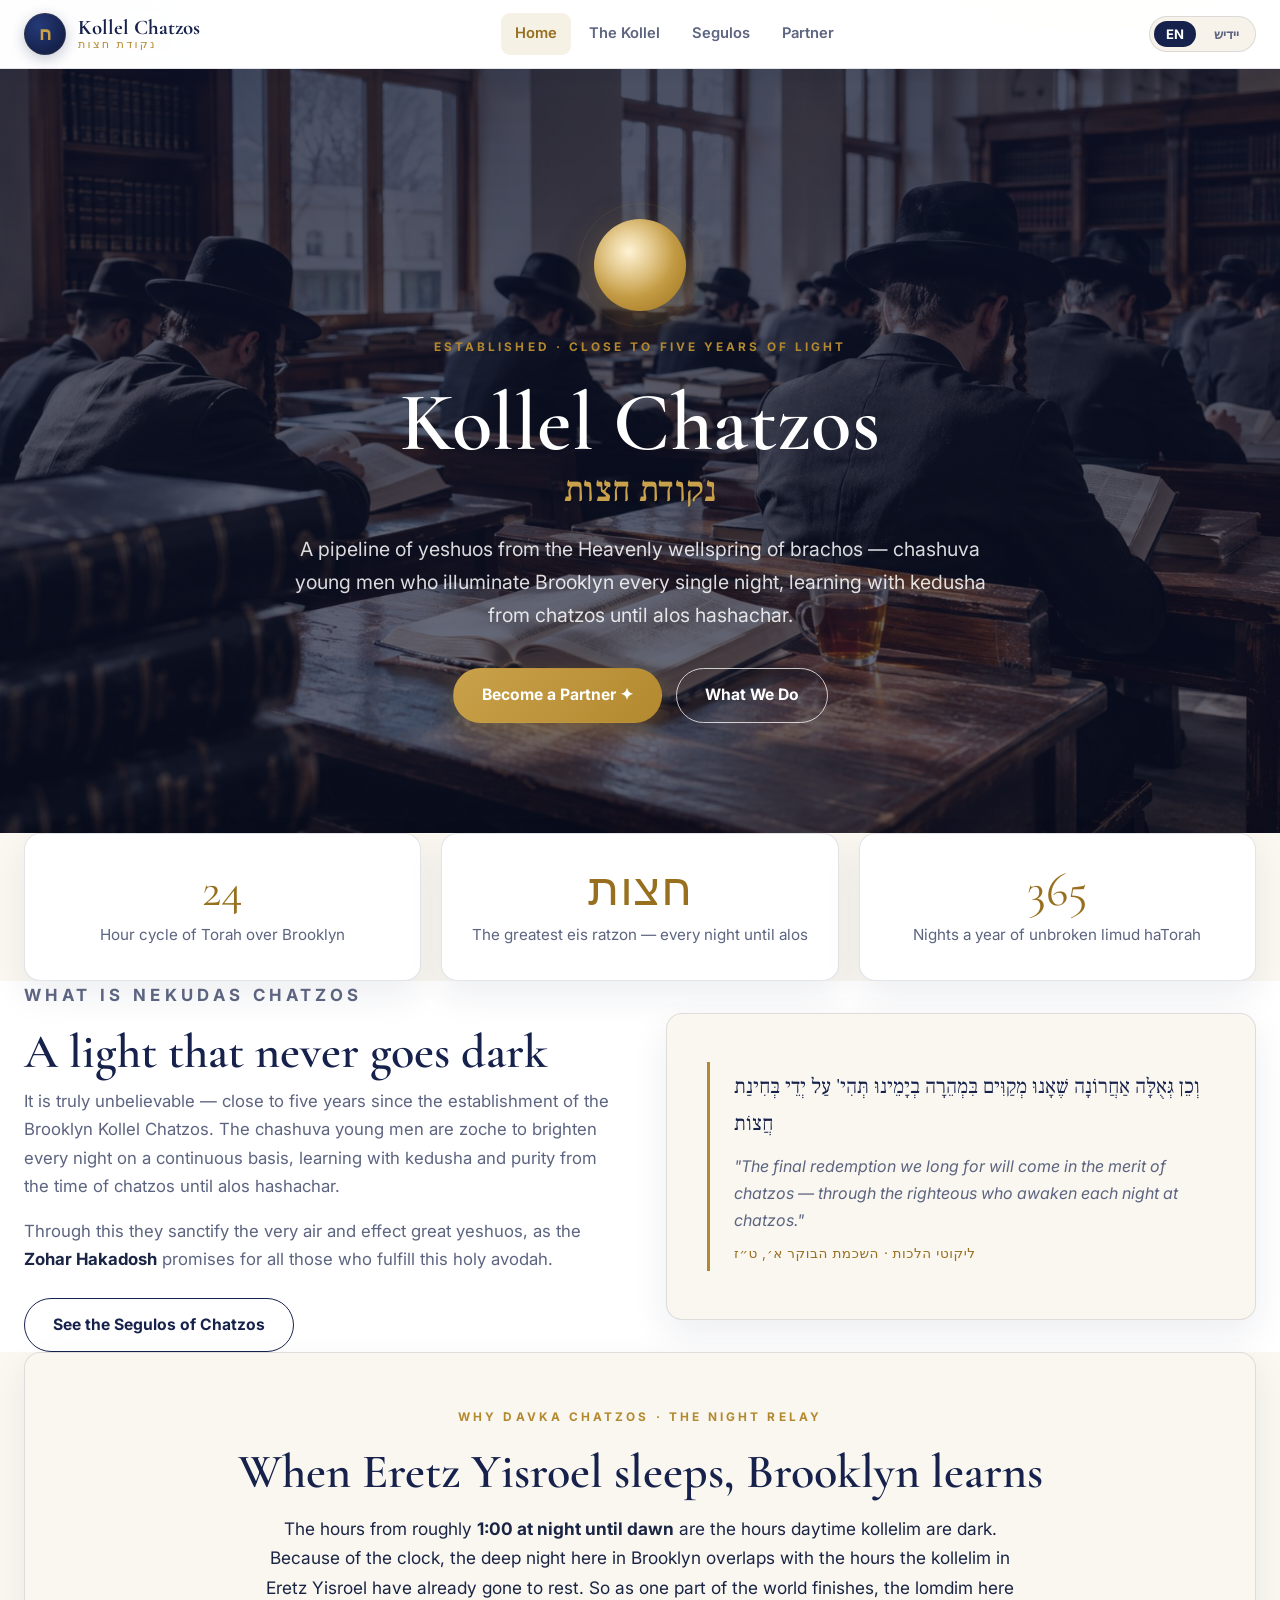
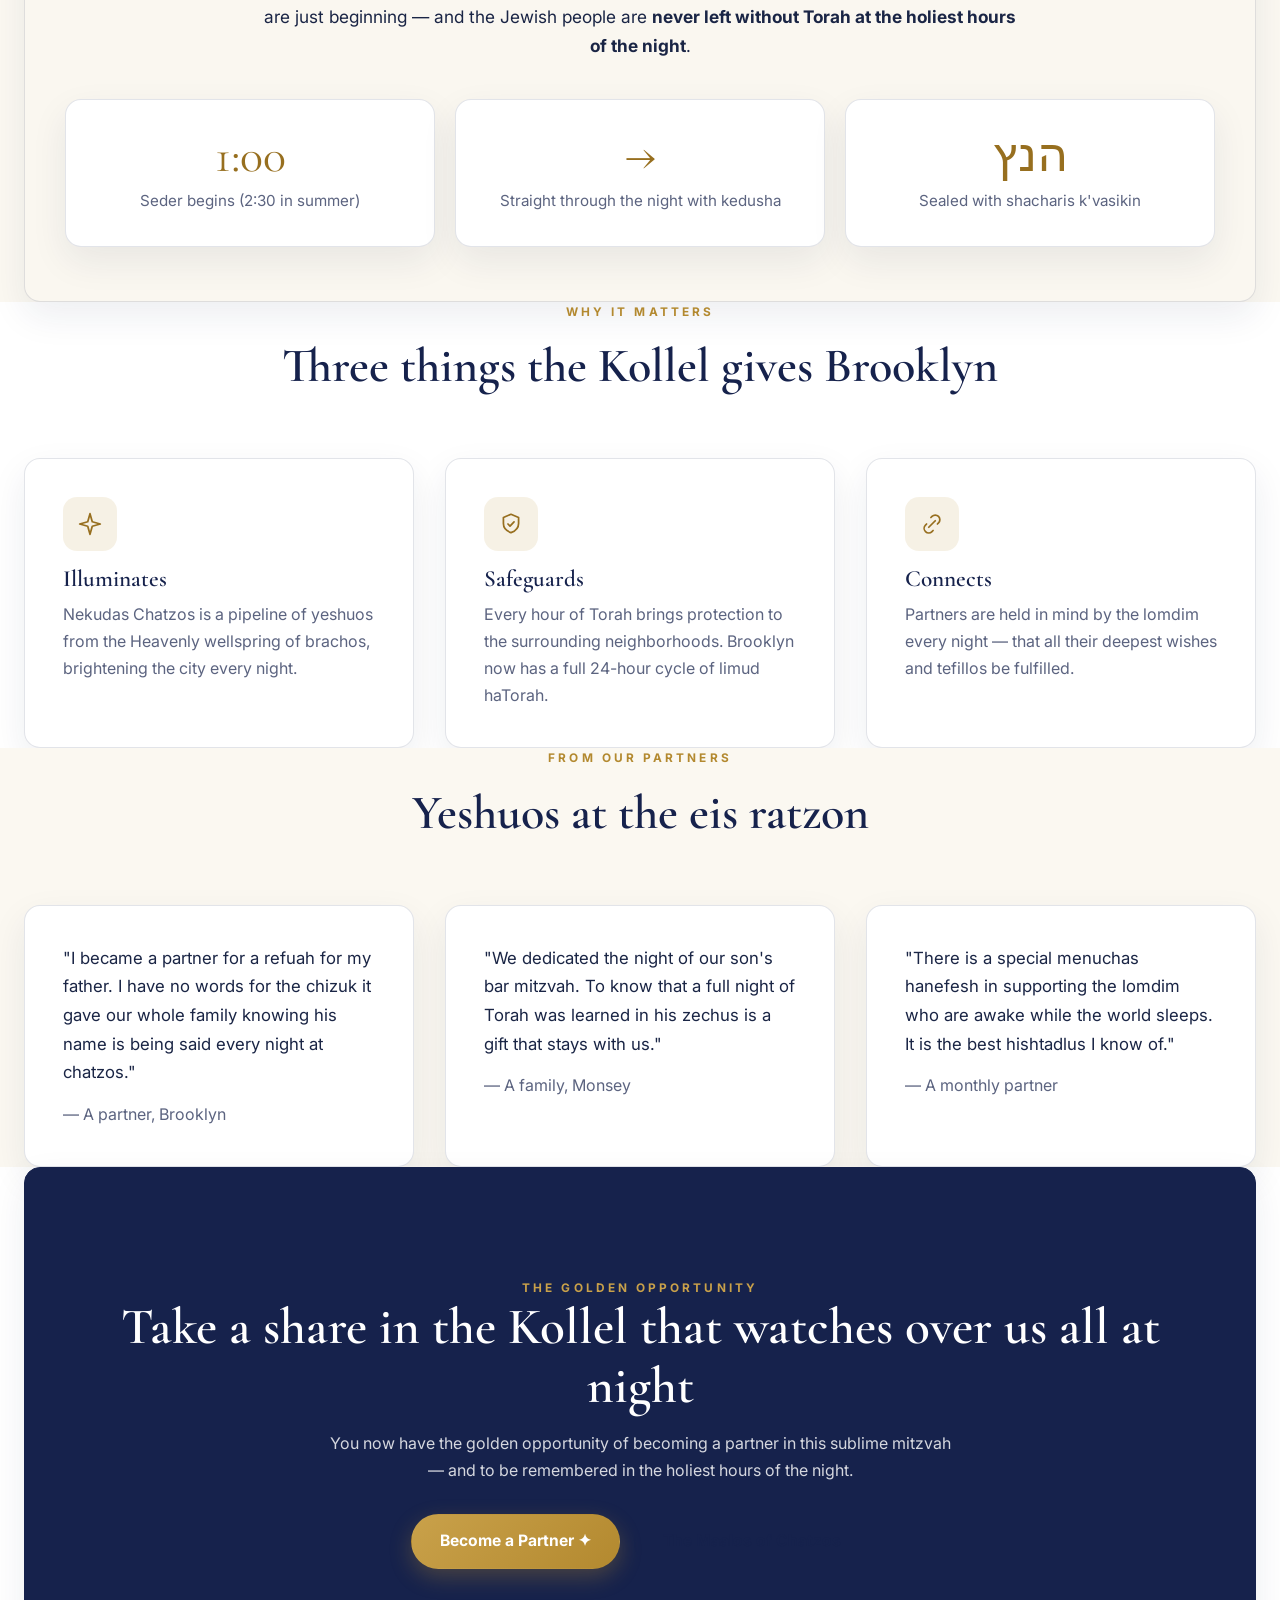
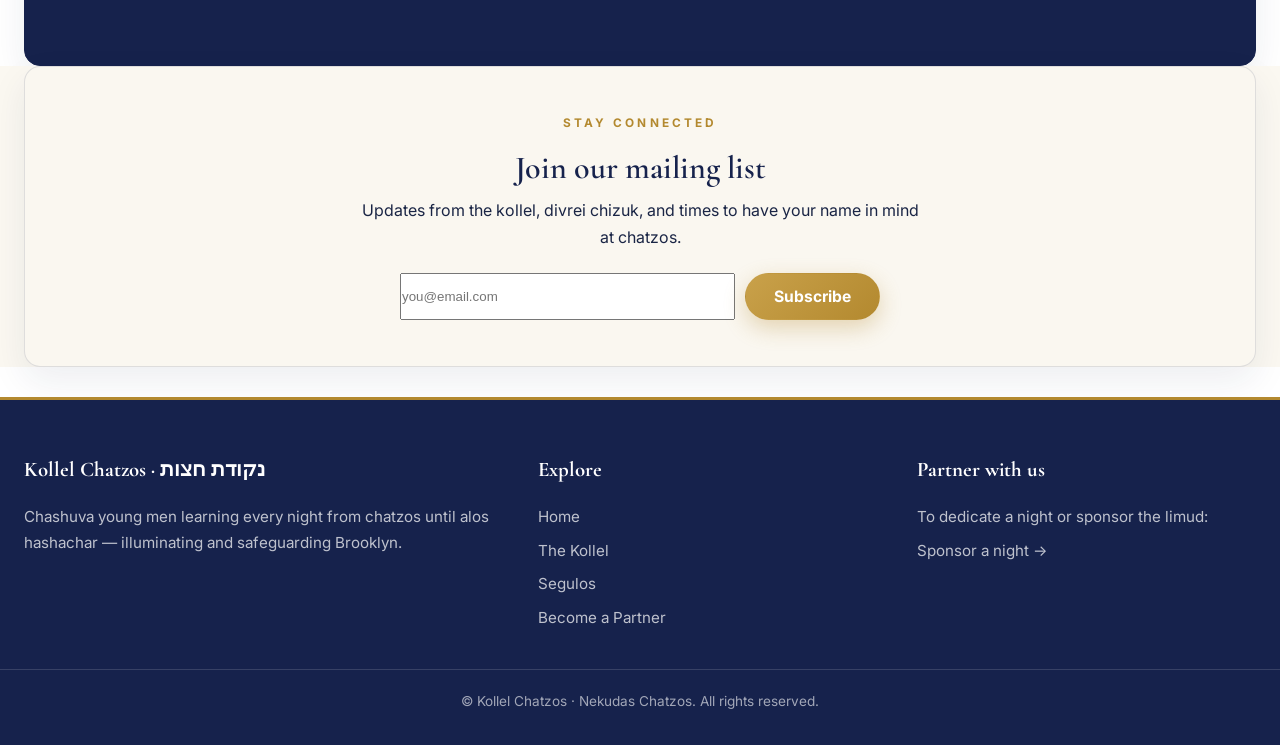
==== commit b55e7056: "Polish kollel site: gold line-icons, more spacing, warmer sections - Replace all emoji card icons wi" ====
--- a/index.html
+++ b/index.html
@@ -349,7 +349,19 @@
   .foot-grid { grid-template-columns: 1fr; }
   section { padding: 56px 0; }
 }
-  </style>
+  /* ===== polish & breathing room (added) ===== */
+section{ padding-block: clamp(88px,11vw,140px); }
+.eyebrow{ margin-bottom: 1.1rem; }
+.section-title{ margin-bottom: 1.1rem; line-height: 1.14; }
+.grid{ gap: clamp(22px,2.4vw,34px); }
+.grid-2,.grid-3,.grid-4{ margin-top: clamp(40px,5vw,64px); }
+.card{ padding: clamp(28px,3vw,38px); }
+.card .ic{ width:54px; height:54px; border-radius:14px; }
+.card .ic svg{ width:26px; height:26px; stroke:currentColor; stroke-width:1.6; fill:none; }
+.card:hover{ box-shadow: 0 26px 50px -22px rgba(22,34,76,.30); }
+.cta-band .panel{ padding: clamp(56px,8vw,96px) clamp(28px,5vw,64px); }
+section.wrap:nth-of-type(even){ background:#FBF8F1; }
+</style>
 </head>
 <body class="lang-en">
   <div class="stars"></div>
@@ -470,17 +482,17 @@
     </div>
     <div class="grid grid-3">
       <div class="card reveal">
-        <div class="ic">✦</div>
+        <div class="ic"><svg viewBox="0 0 24 24" fill="none" stroke="currentColor" stroke-width="1.6" stroke-linecap="round" stroke-linejoin="round"><path d="M12 2.5l2.1 7.4 7.4 2.1-7.4 2.1L12 21.5l-2.1-7.4L2.5 12l7.4-2.1z"/></svg></div>
         <h3><span class="en">Illuminates</span><span class="yi">באלייכט</span></h3>
         <p><span class="en">Nekudas Chatzos is a pipeline of yeshuos from the Heavenly wellspring of brachos, brightening the city every night.</span><span class="yi">"נקודת חצות" דינט ווי א רער פאר געטליכע ברכות, וואס באלייכט די שטאט יעדע נאכט מיט א הימלישן קוואל פון שפע.</span></p>
       </div>
       <div class="card reveal">
-        <div class="ic">🛡</div>
+        <div class="ic"><svg viewBox="0 0 24 24" fill="none" stroke="currentColor" stroke-width="1.6" stroke-linecap="round" stroke-linejoin="round"><path d="M12 3l7 3v5.5c0 4.3-3 7-7 8.5-4-1.5-7-4.2-7-8.5V6z"/><path d="M9.2 12l1.9 1.9 3.7-3.9"/></svg></div>
         <h3><span class="en">Safeguards</span><span class="yi">באשיצט</span></h3>
         <p><span class="en">Every hour of Torah brings protection to the surrounding neighborhoods. Brooklyn now has a full 24-hour cycle of limud haTorah.</span><span class="yi">יעדע שעה פון לערנען ברענגט א ספעציעלע שמירה פאר די ארומיגע געגנטער. ברוקלין געניסט יעצט פון א פולן 24-שעה'דיגן ציקל פון תורה אן קיין איבעררייס.</span></p>
       </div>
       <div class="card reveal">
-        <div class="ic">🤝</div>
+        <div class="ic"><svg viewBox="0 0 24 24" fill="none" stroke="currentColor" stroke-width="1.6" stroke-linecap="round" stroke-linejoin="round"><path d="M9 15l6-6"/><path d="M11 6l1-1a4 4 0 0 1 6 6l-1 1"/><path d="M13 18l-1 1a4 4 0 0 1-6-6l1-1"/></svg></div>
         <h3><span class="en">Connects</span><span class="yi">פארבינדט</span></h3>
         <p><span class="en">Partners are held in mind by the lomdim every night — that all their deepest wishes and tefillos be fulfilled.</span><span class="yi">די שותפים ווערן דערמאנט דורך די לומדים יעדע נאכט מיט ווארעמע תפילות, אז אלע זייערע טיפע בקשות און וואונטשן זאלן נתמלא ווערן לטובה.</span></p>
       </div>
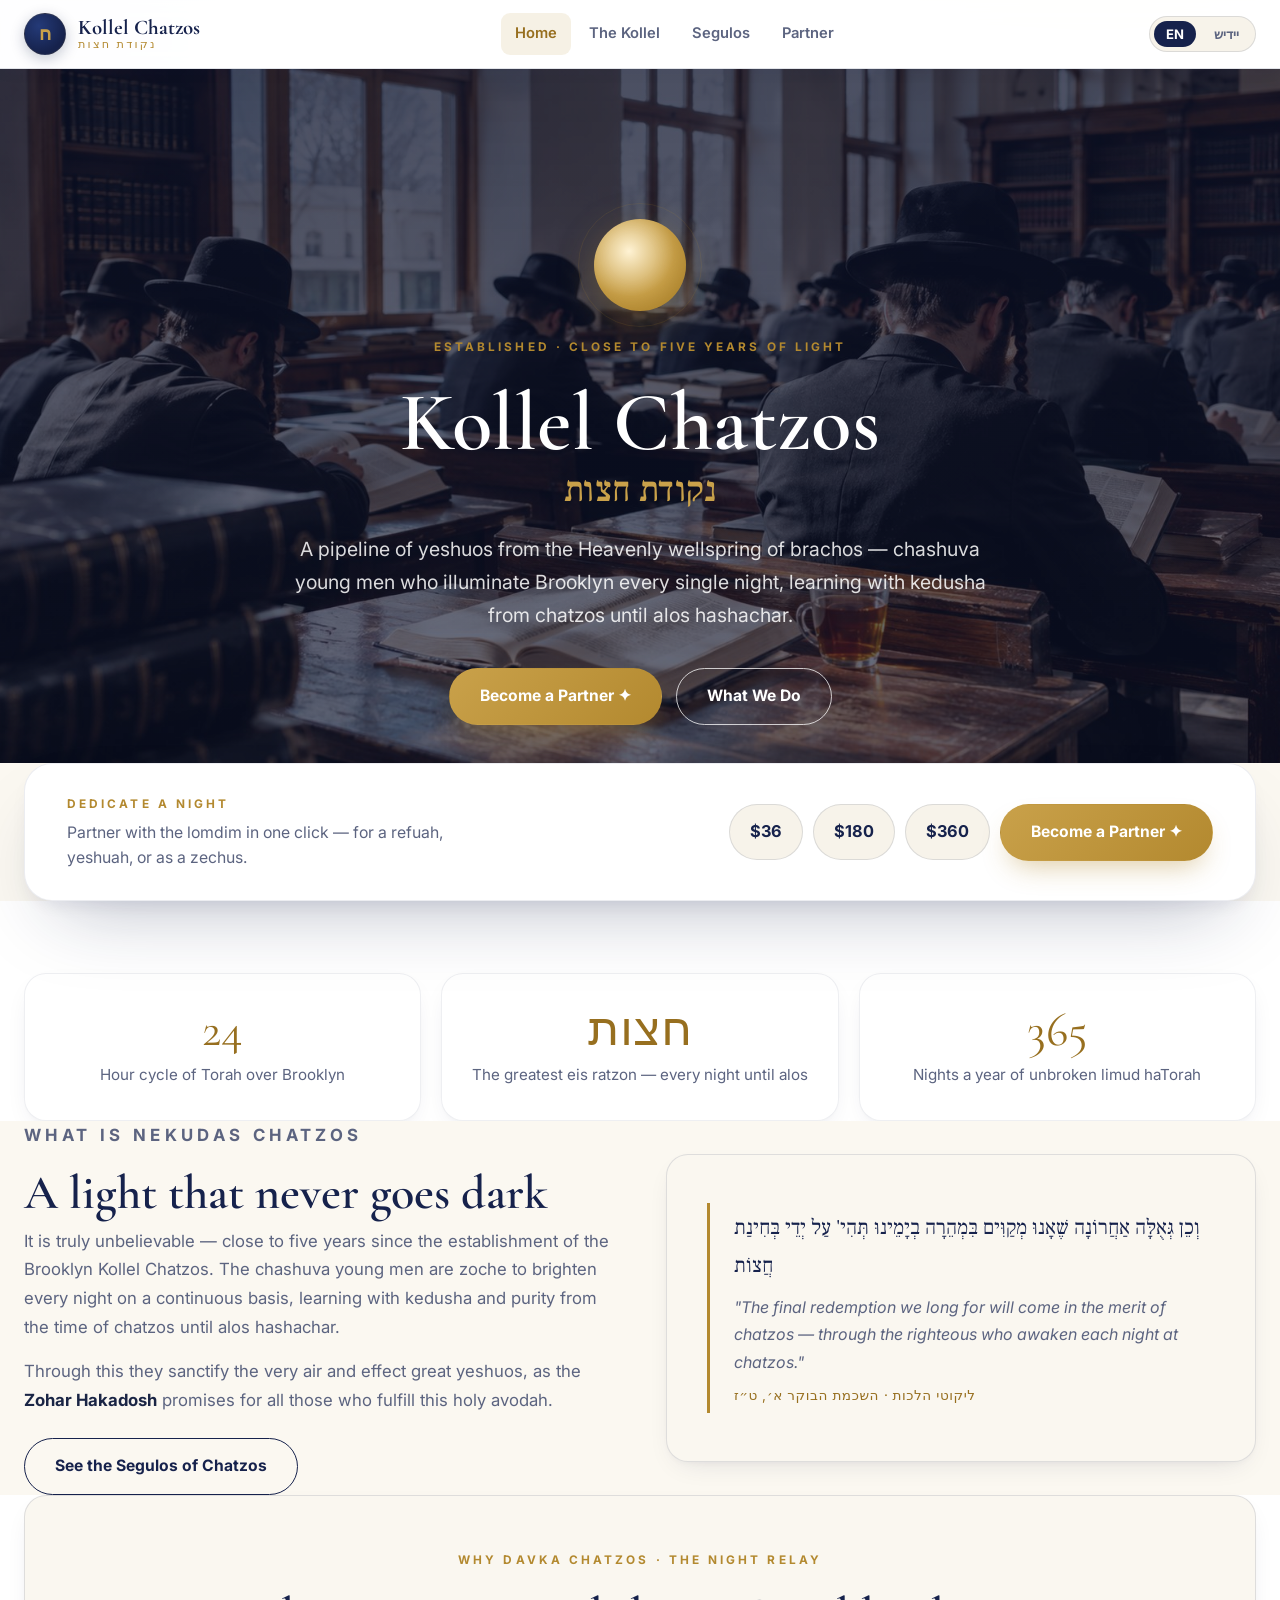
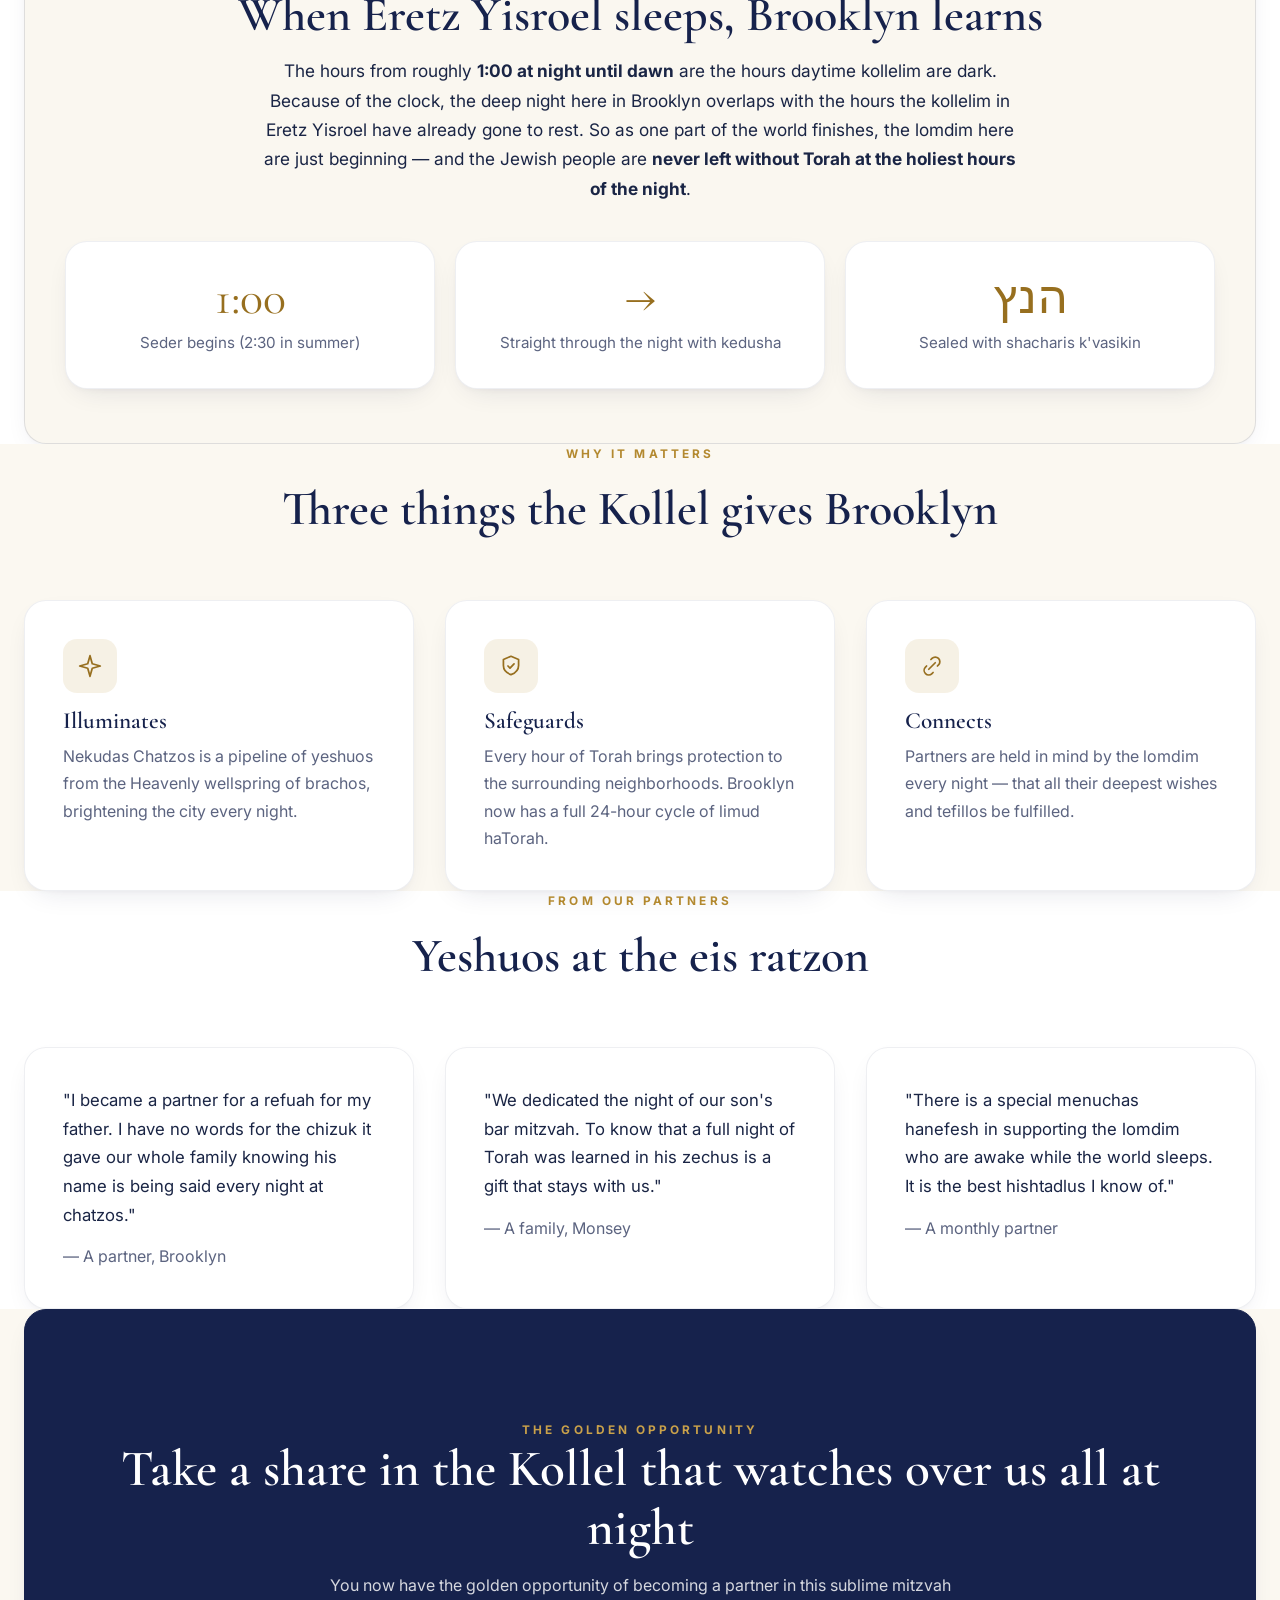
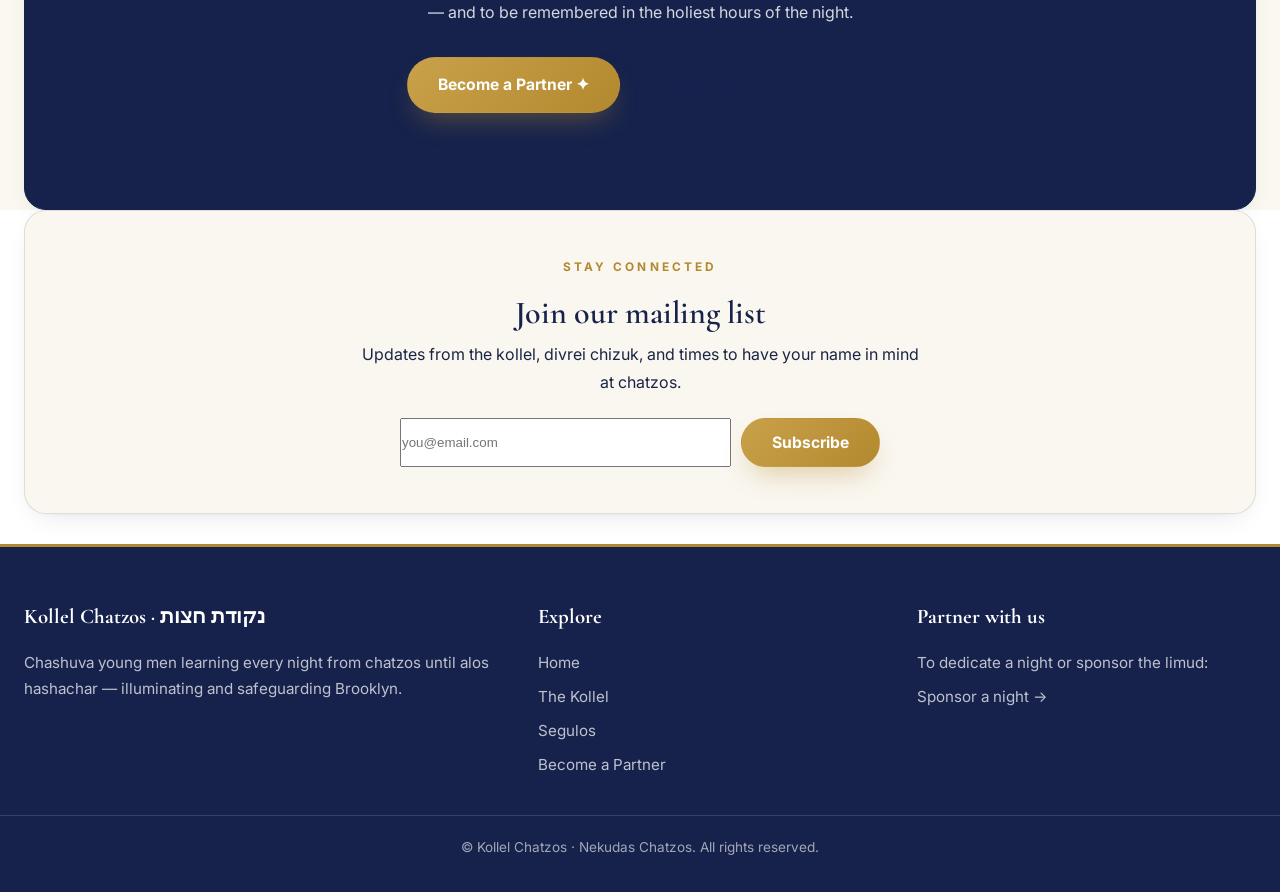
==== commit c7c6ce91: "Homepage: Sprout-style polish (floating quick-give card, softer shadows, more rounding) Keeps the Ko" ====
--- a/index.html
+++ b/index.html
@@ -361,6 +361,45 @@
 .card:hover{ box-shadow: 0 26px 50px -22px rgba(22,34,76,.30); }
 .cta-band .panel{ padding: clamp(56px,8vw,96px) clamp(28px,5vw,64px); }
 section.wrap:nth-of-type(even){ background:#FBF8F1; }
+
+  /* ===== Sprout-inspired polish pass ===== */
+  :root{
+    --radius: 22px;
+    --shadow: 0 10px 30px -14px rgba(22,34,76,.16), 0 3px 8px -5px rgba(22,34,76,.08);
+    --shadow-lg: 0 34px 64px -26px rgba(22,34,76,.24), 0 8px 18px -10px rgba(22,34,76,.10);
+  }
+  .btn{ padding: 14px 30px; }
+  .btn-gold{ box-shadow: 0 14px 28px -10px rgba(179,137,47,.46); }
+  .btn-gold:hover{ box-shadow: 0 20px 38px -10px rgba(179,137,47,.5); }
+  .card{ border-color: rgba(22,34,76,.07); }
+  .card:hover{ transform: translateY(-6px); }
+  .stat{ border-color: rgba(22,34,76,.07); }
+  .segula{ border-radius: 18px; }
+
+  /* floating quick-give card (Sprout search-bar energy) */
+  .quickgive{
+    background:#fff; border:1px solid rgba(22,34,76,.08); border-radius:28px;
+    box-shadow: 0 36px 80px -34px rgba(22,34,76,.34), 0 10px 24px -12px rgba(22,34,76,.14);
+    padding: clamp(22px,3vw,30px) clamp(24px,3.6vw,42px);
+    display:flex; align-items:center; justify-content:space-between; gap:26px; flex-wrap:wrap;
+  }
+  .quickgive .qg-label{ max-width:430px; }
+  .quickgive .qg-label .eyebrow{ margin-bottom:.45rem; }
+  .quickgive .qg-sub{ color:var(--ink-soft); font-size:.99rem; margin:0; line-height:1.55; }
+  .quickgive .qg-actions{ display:flex; align-items:center; gap:10px; flex-wrap:wrap; }
+  .qg-pill{
+    display:inline-flex; align-items:center; justify-content:center; min-width:66px;
+    padding:13px 20px; border-radius:999px; font-family:'Inter',sans-serif;
+    font-weight:700; font-size:1.02rem; color:var(--navy);
+    background:var(--bg-soft); border:1px solid var(--line); transition:.18s;
+  }
+  body.lang-yi .qg-pill{ font-family:'Frank Ruhl Libre',serif; }
+  .qg-pill:hover{ background:var(--gold-soft); border-color:var(--gold-200); color:var(--gold-deep); transform:translateY(-2px); }
+  @media (max-width:760px){
+    .quickgive{ flex-direction:column; align-items:stretch; text-align:center; }
+    .quickgive .qg-label{ max-width:none; }
+    .quickgive .qg-actions{ justify-content:center; }
+  }
 </style>
 </head>
 <body class="lang-en">
@@ -413,8 +452,24 @@
    </div>
   </section>
 
+  <!-- QUICK GIVE (floating · Sprout-style) -->
+  <section class="wrap" style="margin-top:clamp(-72px,-6vw,-44px);padding-top:0;padding-bottom:0;position:relative;z-index:5;">
+    <div class="quickgive reveal">
+      <div class="qg-label">
+        <p class="eyebrow"><span class="en">Dedicate a night</span><span class="yi">ווידמעט א נאכט</span></p>
+        <p class="qg-sub"><span class="en">Partner with the lomdim in one click — for a refuah, yeshuah, or as a zechus.</span><span class="yi">ווערט א שותף מיט די לומדים אין איין קליק — פאר א רפואה, ישועה, אדער אלס א זכות.</span></p>
+      </div>
+      <div class="qg-actions">
+        <a href="https://www.firstaccept.net/HANETZACH?amount=36" target="_blank" rel="noopener" class="qg-pill">$36</a>
+        <a href="https://www.firstaccept.net/HANETZACH?amount=180" target="_blank" rel="noopener" class="qg-pill">$180</a>
+        <a href="https://www.firstaccept.net/HANETZACH?amount=360" target="_blank" rel="noopener" class="qg-pill">$360</a>
+        <a href="partner.html" class="btn btn-gold"><span class="en">Become a Partner ✦</span><span class="yi">✦ ווערט א שותף</span></a>
+      </div>
+    </div>
+  </section>
+
   <!-- STATS -->
-  <section class="wrap" style="padding-top:0;">
+  <section class="wrap" style="padding-top:clamp(54px,6vw,72px);">
     <div class="stats reveal">
       <div class="stat">
         <div class="num">24</div>
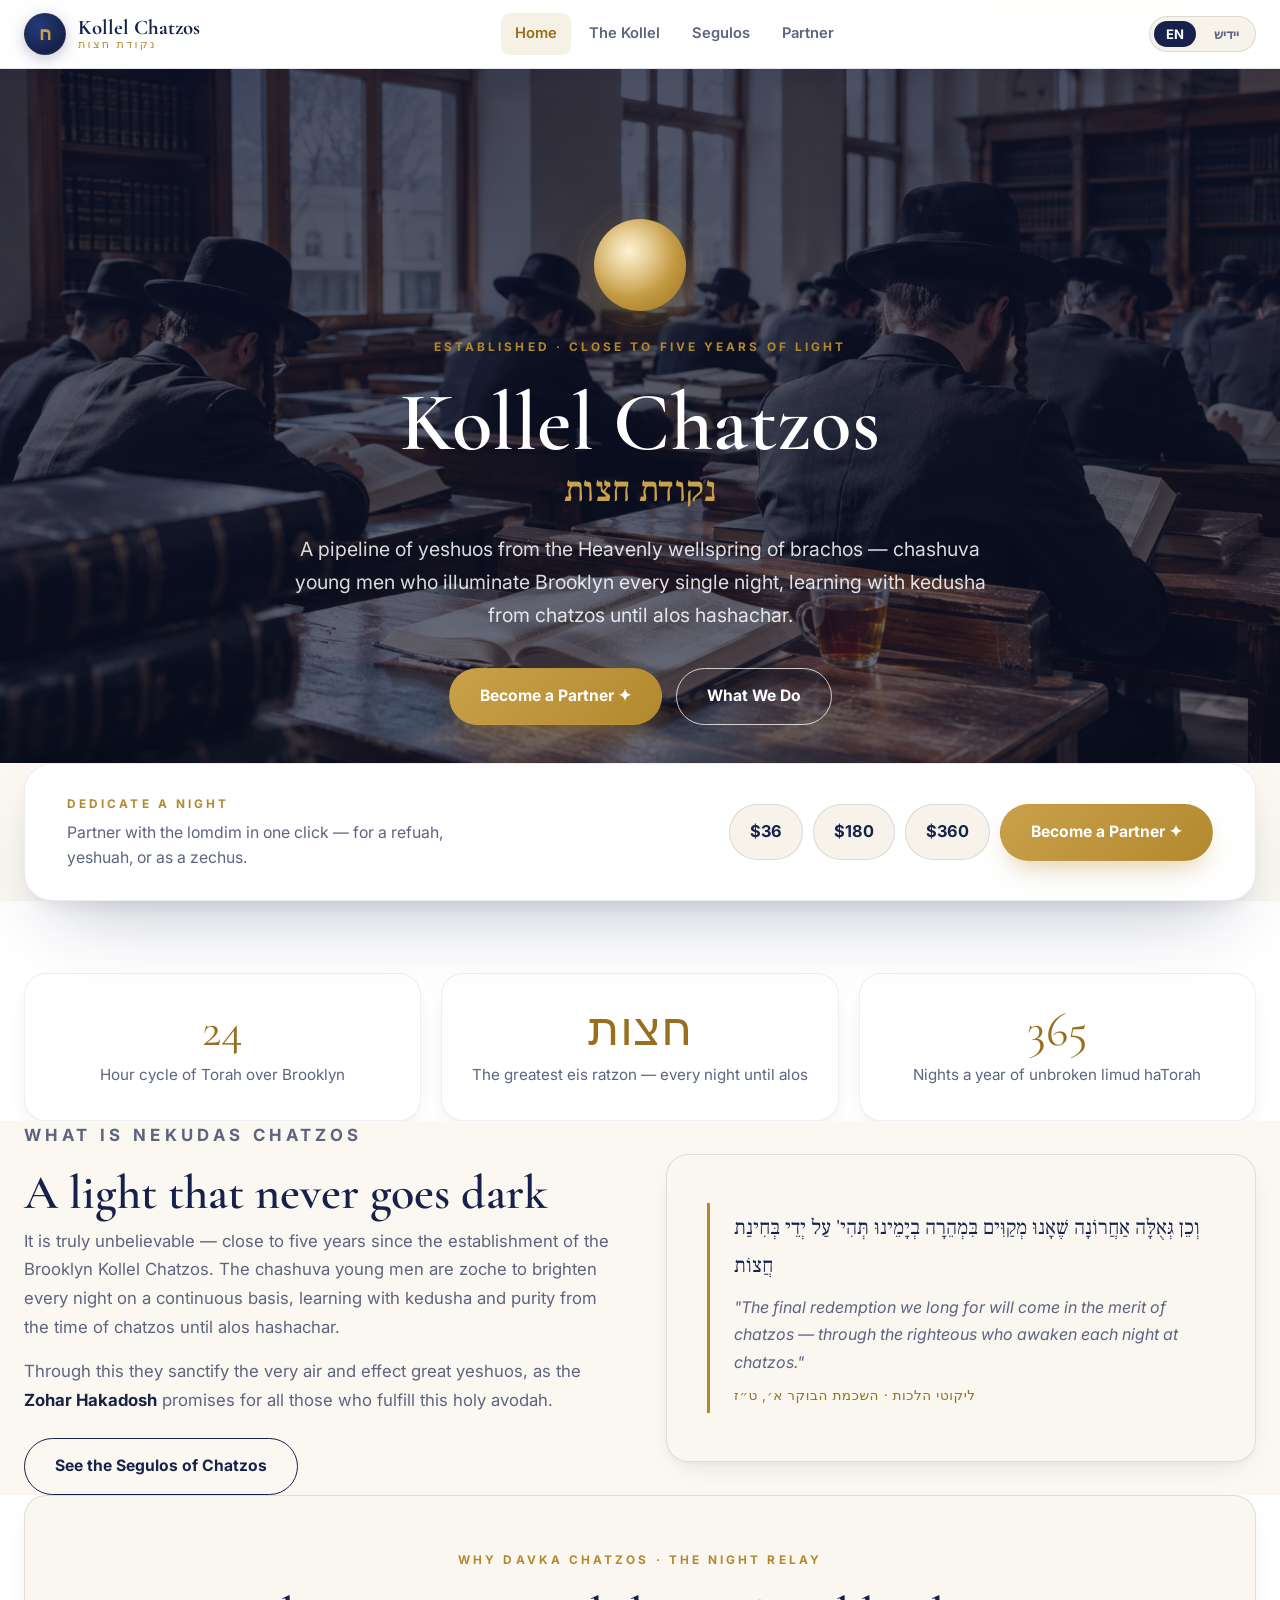
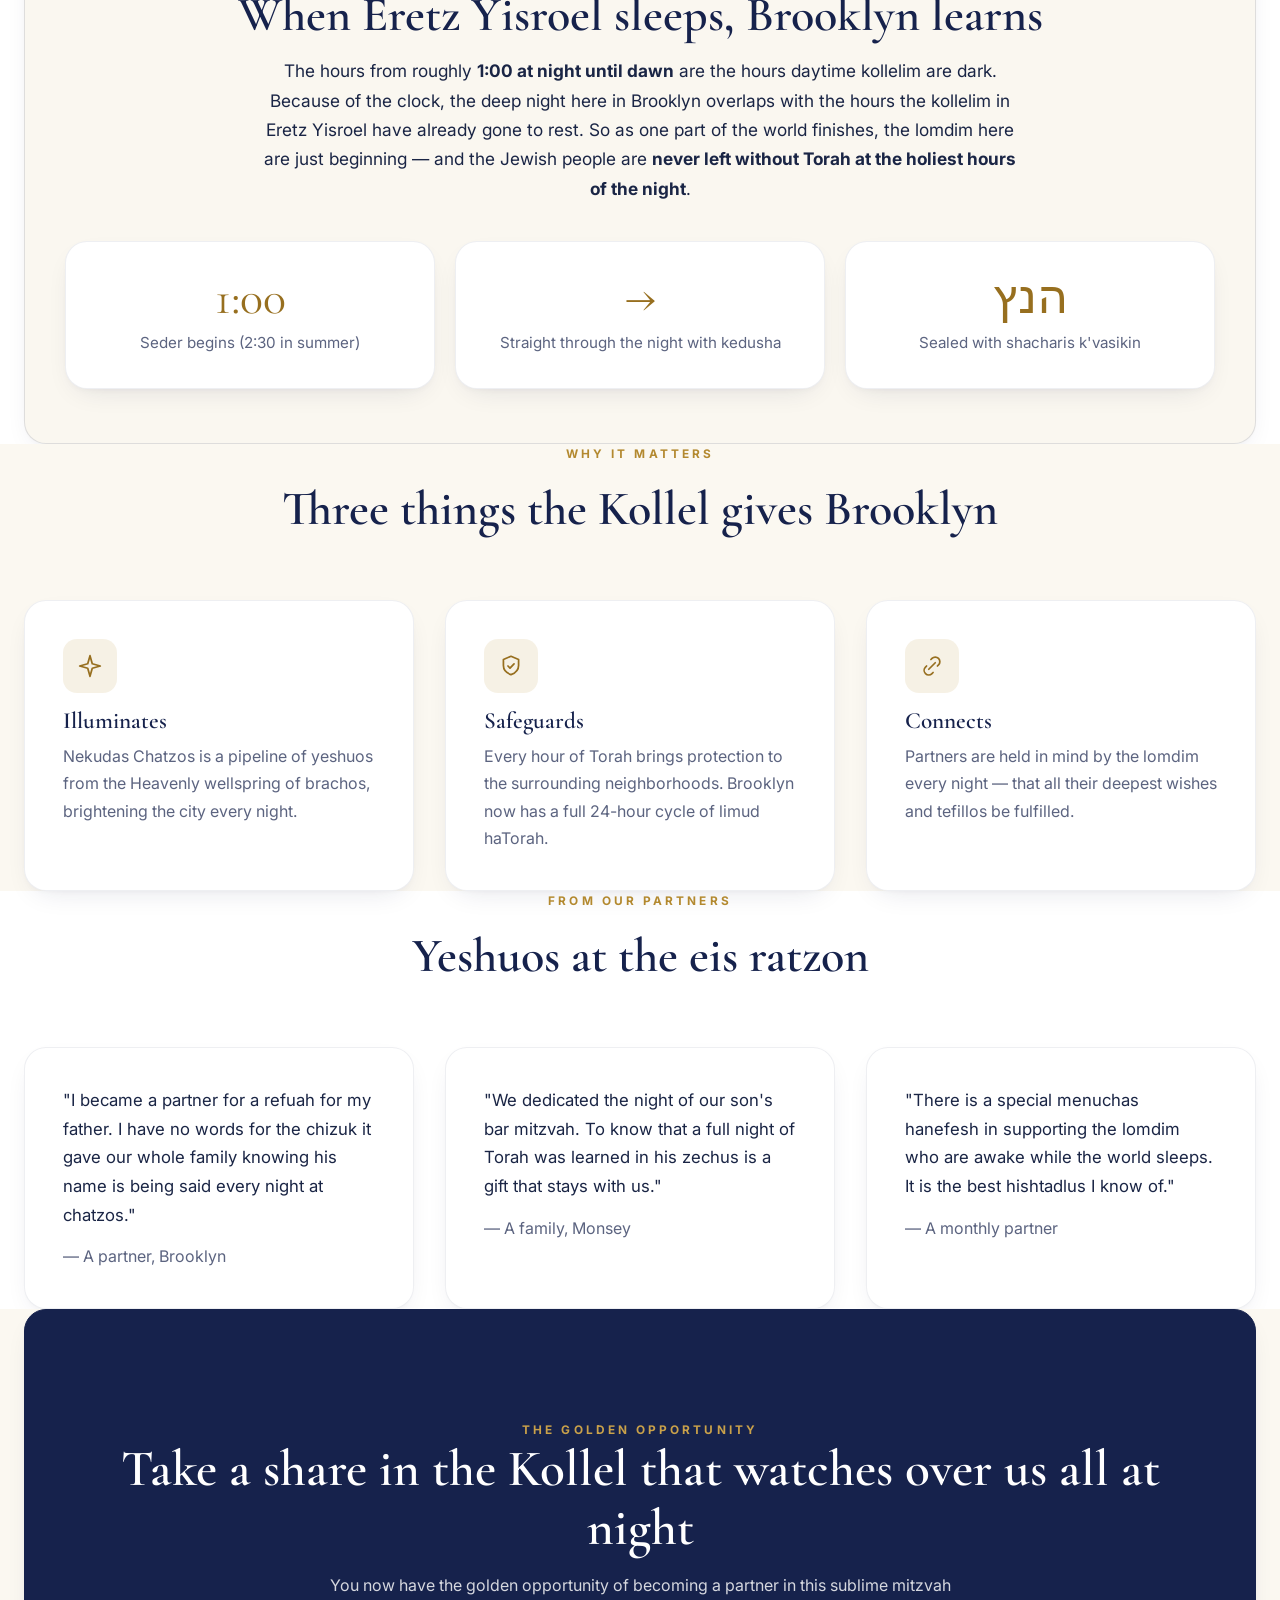
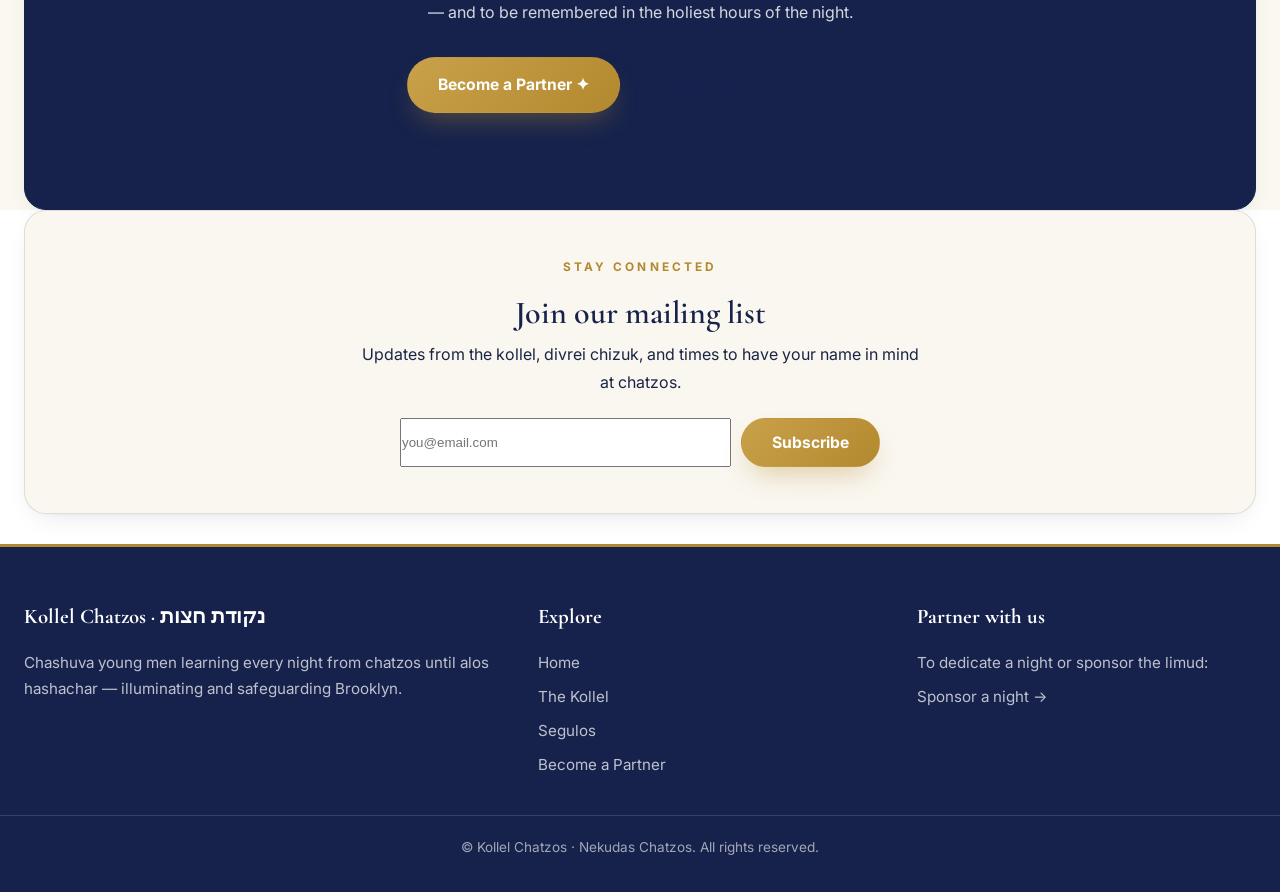
==== commit b1039bbd: "Add favicon: gilded 'point of light' (nekudas chatzos) on navy Custom favicon (SVG + 16/32/180 PNG f" ====
--- a/index.html
+++ b/index.html
@@ -3,6 +3,11 @@
 <head>
   <meta charset="UTF-8" />
   <meta name="viewport" content="width=device-width, initial-scale=1.0" />
+  <link rel="icon" type="image/svg+xml" href="favicon.svg" />
+  <link rel="icon" type="image/png" sizes="32x32" href="favicon-32.png" />
+  <link rel="icon" type="image/png" sizes="16x16" href="favicon-16.png" />
+  <link rel="apple-touch-icon" href="apple-touch-icon.png" />
+  <meta name="theme-color" content="#16224c" />
   <title>Kollel Chatzos · Nekudas Chatzos — Illuminating Brooklyn</title>
   <meta name="description" content="Kollel Chatzos · Nekudas Chatzos — chashuva young men learning Torah every night from chatzos until alos hashachar, illuminating and safeguarding Brooklyn. Become a partner." />
   <link rel="preconnect" href="https://fonts.googleapis.com">
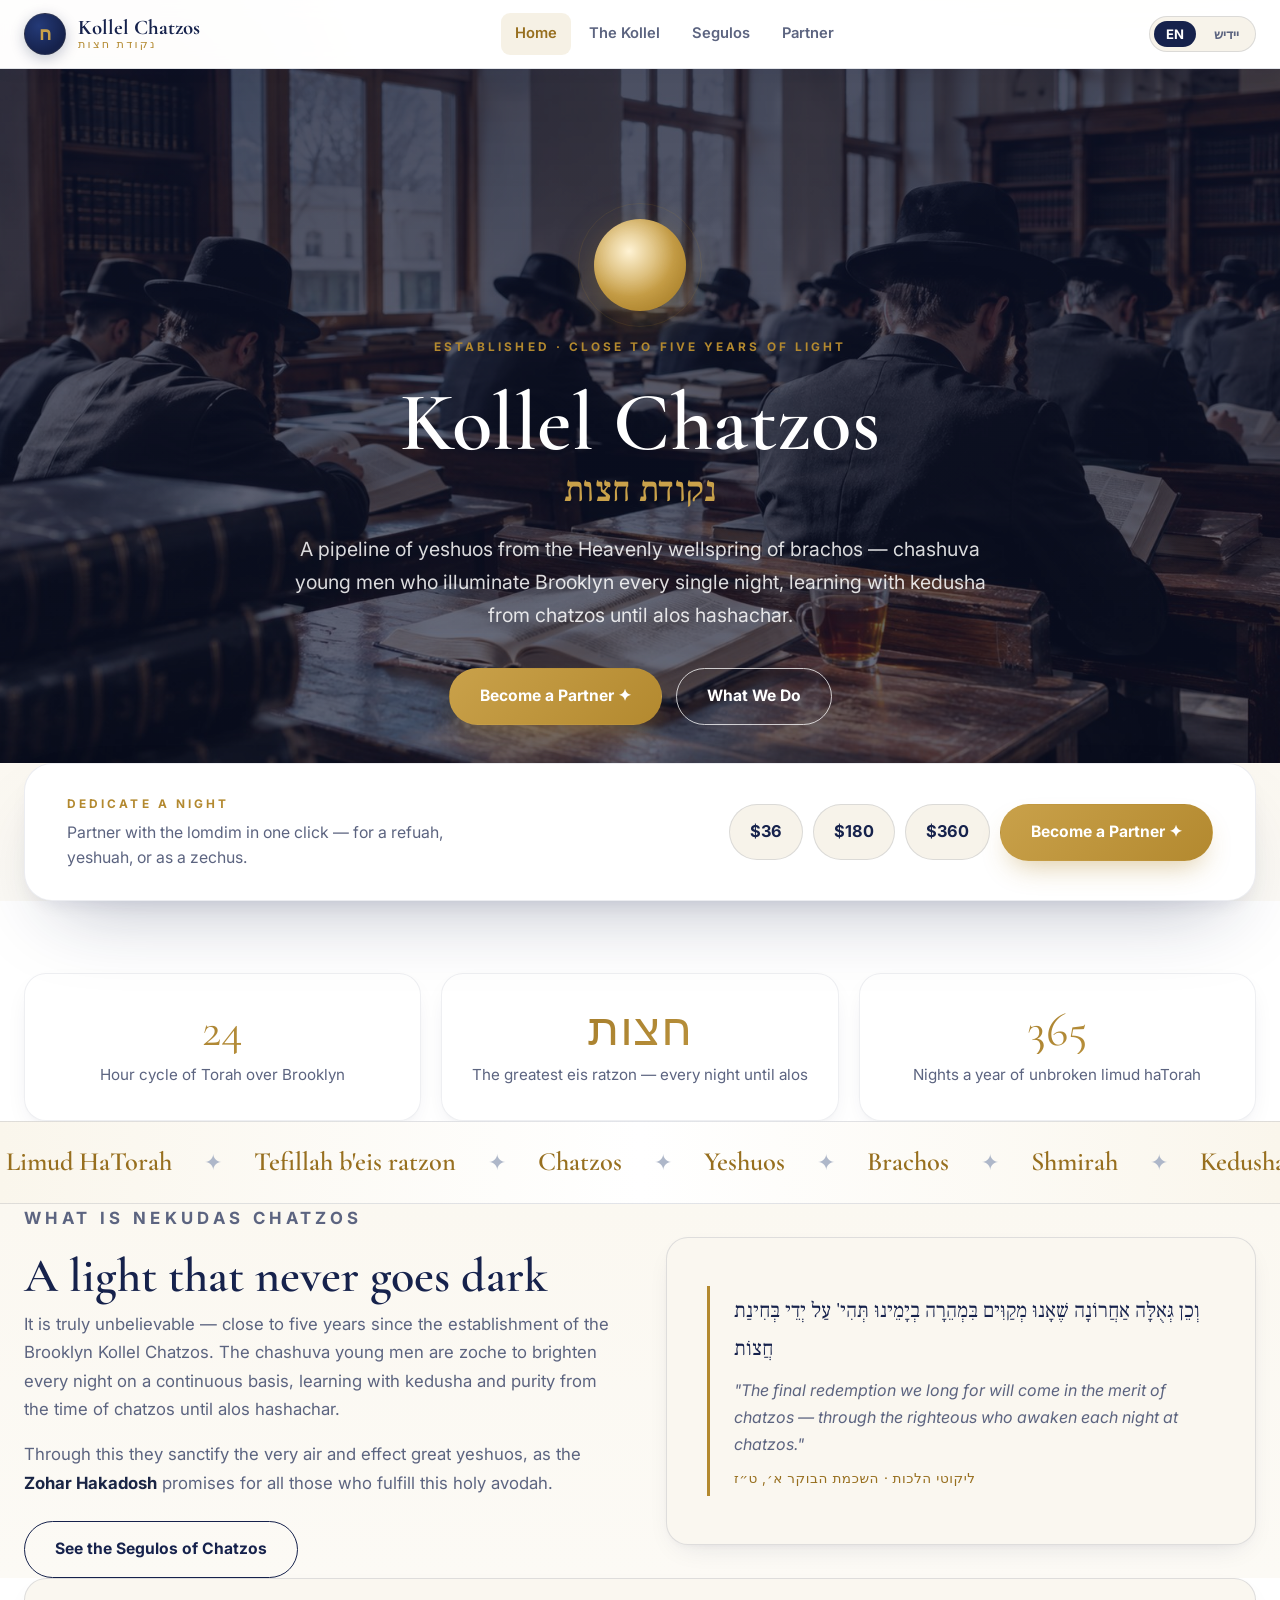
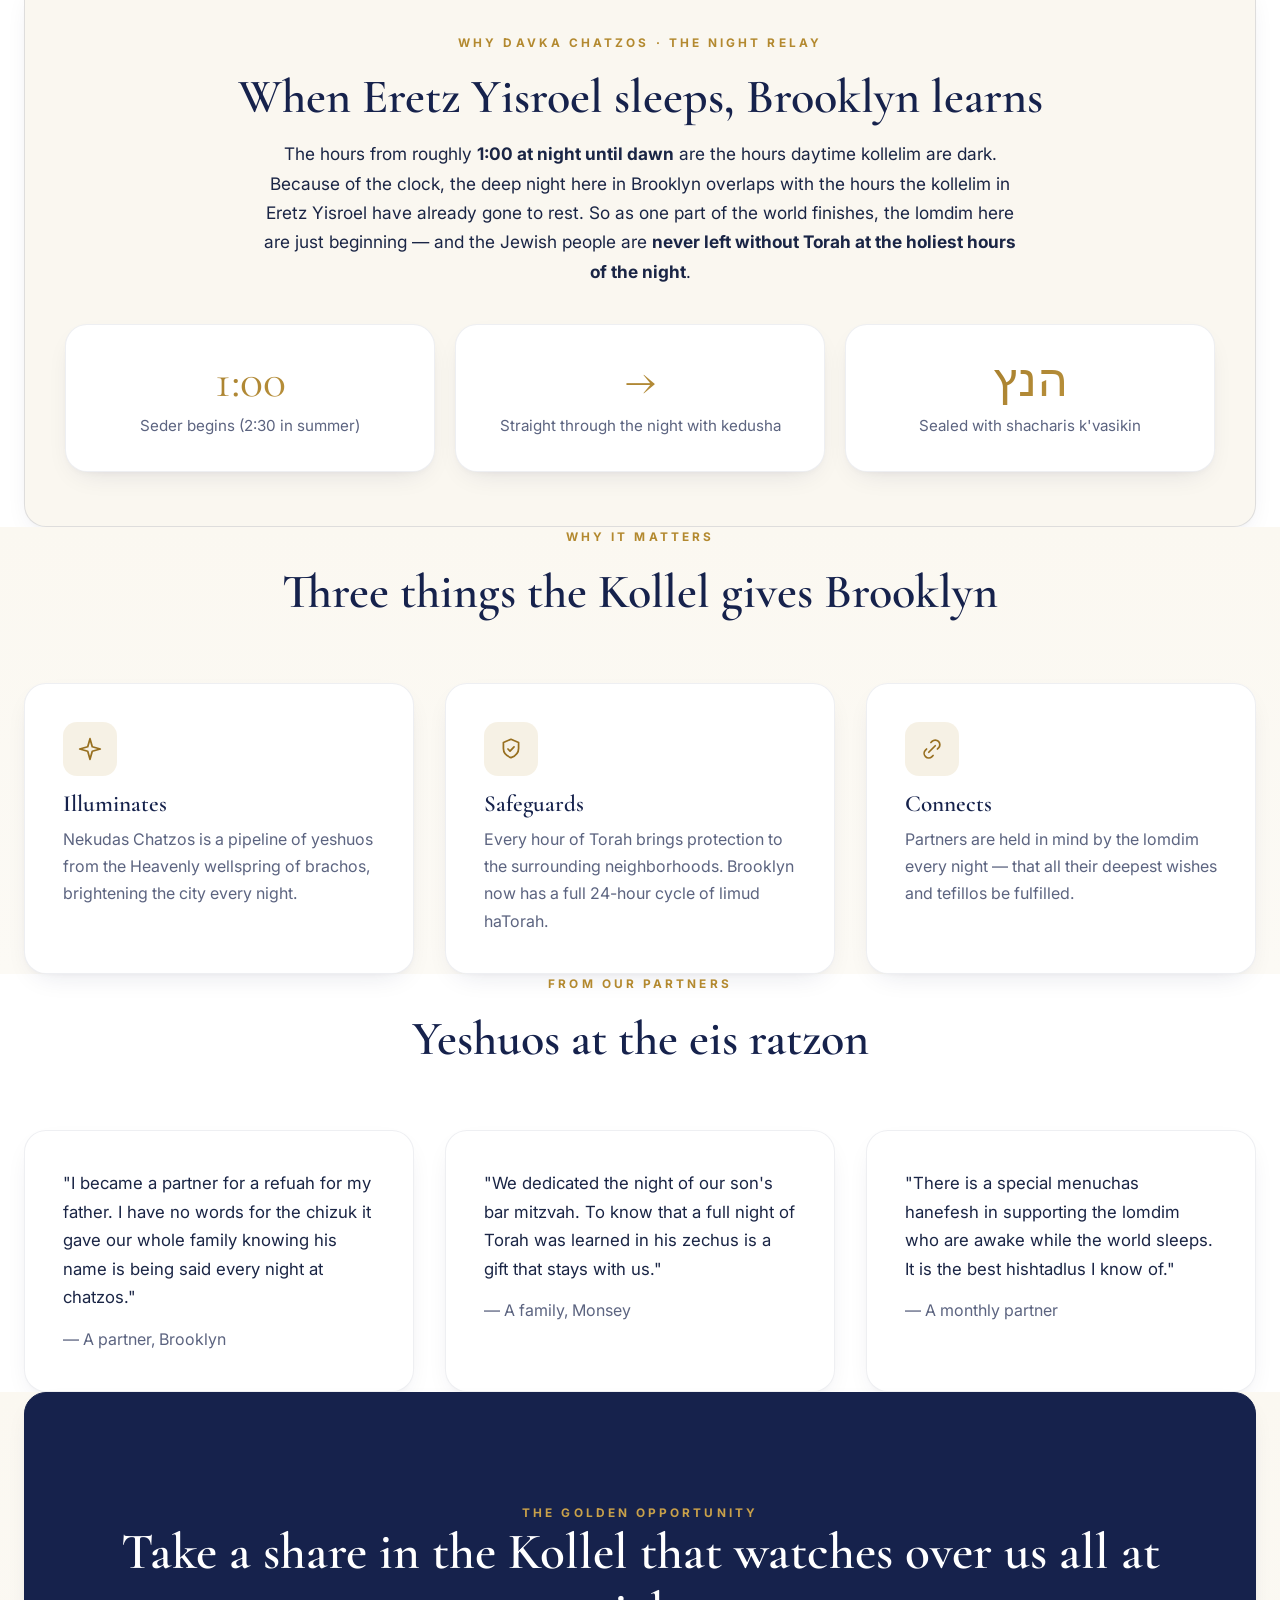
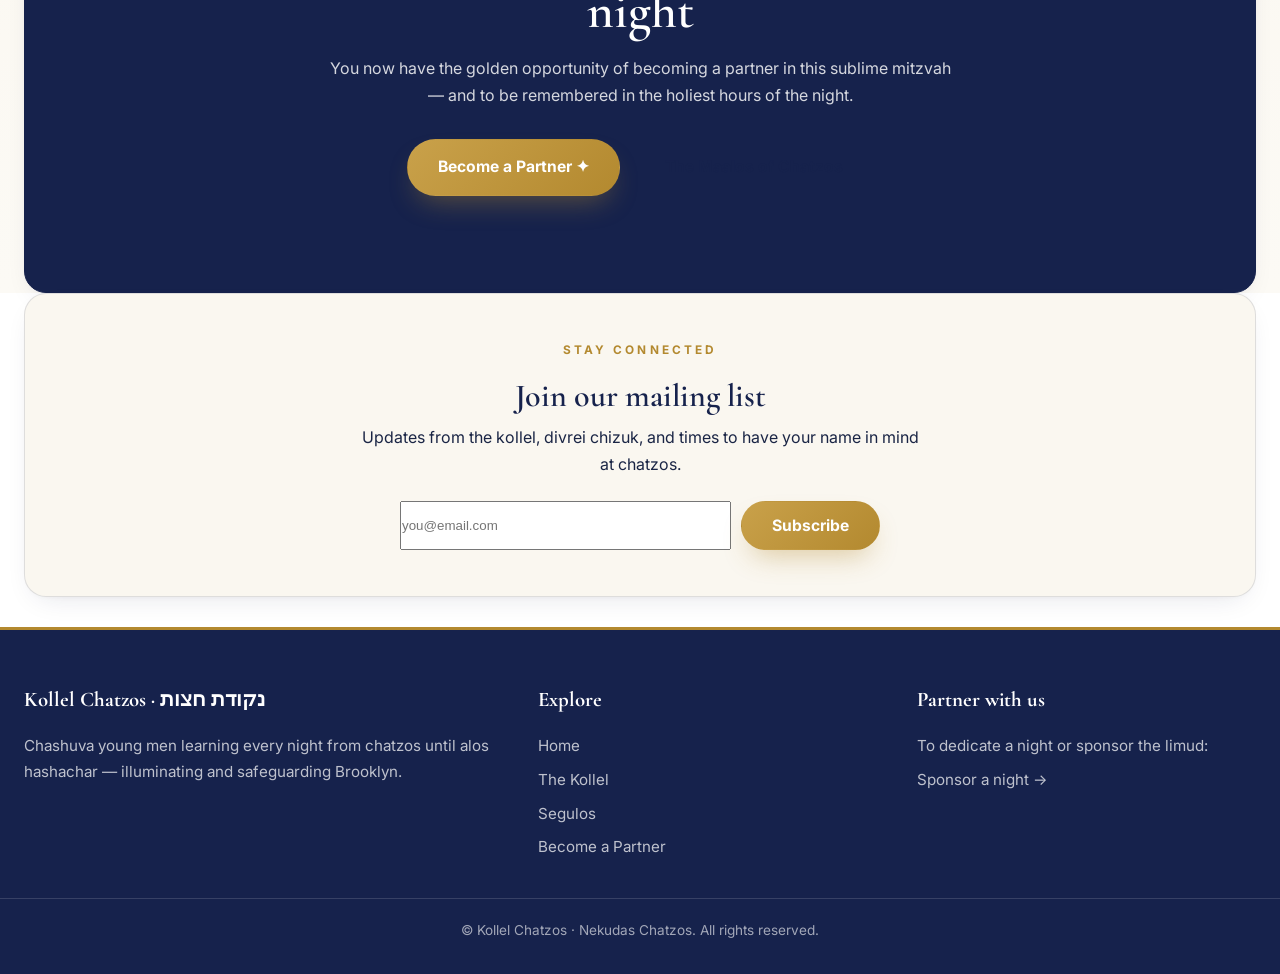
==== commit 55d3a417: "Homepage: dynamic 'luminous-night' layer (floating glow orbs, value marquee, silver accents) RFP-ins" ====
--- a/index.html
+++ b/index.html
@@ -405,10 +405,44 @@
     .quickgive .qg-label{ max-width:none; }
     .quickgive .qg-actions{ justify-content:center; }
   }
+
+  /* ===== Dynamic color · glow · motion (luminous-night, inspired by RFP) ===== */
+  :root{
+    --silver:#cfd6e4; --silver-2:#aeb7c9; --silver-soft:rgba(174,183,201,.16);
+  }
+  /* floating glow orbs */
+  .glows{ position:fixed; inset:0; z-index:0; pointer-events:none; overflow:hidden; }
+  .glows span{ position:absolute; border-radius:50%; filter:blur(46px); }
+  .glows .g1{ width:44vw;height:44vw; left:-12vw; top:-10vw; background:radial-gradient(circle,rgba(179,137,47,.20),transparent 70%); animation:kcFloatA 17s ease-in-out infinite; }
+  .glows .g2{ width:40vw;height:40vw; right:-14vw; top:16vh; background:radial-gradient(circle,rgba(36,58,120,.18),transparent 70%); animation:kcFloatB 21s ease-in-out infinite; }
+  .glows .g3{ width:36vw;height:36vw; left:8vw; bottom:-14vw; background:radial-gradient(circle,rgba(207,214,228,.22),transparent 70%); animation:kcFloatA 24s ease-in-out infinite reverse; }
+  @keyframes kcFloatA{ 0%,100%{transform:translate(0,0)} 50%{transform:translate(3.5vw,3vh)} }
+  @keyframes kcFloatB{ 0%,100%{transform:translate(0,0)} 50%{transform:translate(-3vw,2.5vh)} }
+
+  /* scrolling value marquee */
+  .marquee{ direction:ltr; overflow:hidden; border-block:1px solid var(--line);
+    background:linear-gradient(90deg,#faf6ec,#ffffff 50%,#faf6ec); position:relative; z-index:2; }
+  .marquee__track{ display:flex; width:max-content; animation:kcScroll 42s linear infinite; }
+  .marquee:hover .marquee__track{ animation-play-state:paused; }
+  .marquee__item{ display:inline-flex; align-items:center; gap:26px; padding:18px 0;
+    white-space:nowrap; font-family:'Cormorant Garamond',serif; font-size:clamp(1.25rem,2.4vw,1.65rem); color:var(--navy); }
+  .marquee__item b{ color:var(--gold-deep); font-weight:600; padding:0 6px; }
+  .marquee__item .sp{ color:var(--silver-2); font-size:.85em; }
+  @keyframes kcScroll{ from{transform:translateX(0)} to{transform:translateX(-50%)} }
+
+  /* a touch more life */
+  .stat .num{ background:linear-gradient(135deg,var(--gold-deep),var(--gold-200));
+    -webkit-background-clip:text; background-clip:text; -webkit-text-fill-color:transparent; }
+  section.wrap:nth-of-type(even){ background:linear-gradient(180deg,#FBF8F1,#FCFAF5); }
+
+  @media(prefers-reduced-motion:reduce){
+    .glows span{ animation:none } .marquee__track{ animation:none }
+  }
 </style>
 </head>
 <body class="lang-en">
   <div class="stars"></div>
+  <div class="glows" aria-hidden="true"><span class="g1"></span><span class="g2"></span><span class="g3"></span></div>
 
   <!-- NAV -->
   <header class="nav">
@@ -491,6 +525,14 @@
     </div>
   </section>
 
+  <!-- VALUE MARQUEE (RFP-style dynamic band) -->
+  <div class="marquee" aria-hidden="true">
+    <div class="marquee__track">
+      <span class="marquee__item"><b>Limud HaTorah</b><span class="sp">✦</span><b>Tefillah b'eis ratzon</b><span class="sp">✦</span><b>Chatzos</b><span class="sp">✦</span><b>Yeshuos</b><span class="sp">✦</span><b>Brachos</b><span class="sp">✦</span><b>Shmirah</b><span class="sp">✦</span><b>Kedushas HaLayla</b><span class="sp">✦</span><b>Hatzlacha</b><span class="sp">✦</span></span>
+      <span class="marquee__item"><b>Limud HaTorah</b><span class="sp">✦</span><b>Tefillah b'eis ratzon</b><span class="sp">✦</span><b>Chatzos</b><span class="sp">✦</span><b>Yeshuos</b><span class="sp">✦</span><b>Brachos</b><span class="sp">✦</span><b>Shmirah</b><span class="sp">✦</span><b>Kedushas HaLayla</b><span class="sp">✦</span><b>Hatzlacha</b><span class="sp">✦</span></span>
+    </div>
+  </div>
+
   <!-- INTRO -->
   <section class="wrap">
     <div class="lead-row">
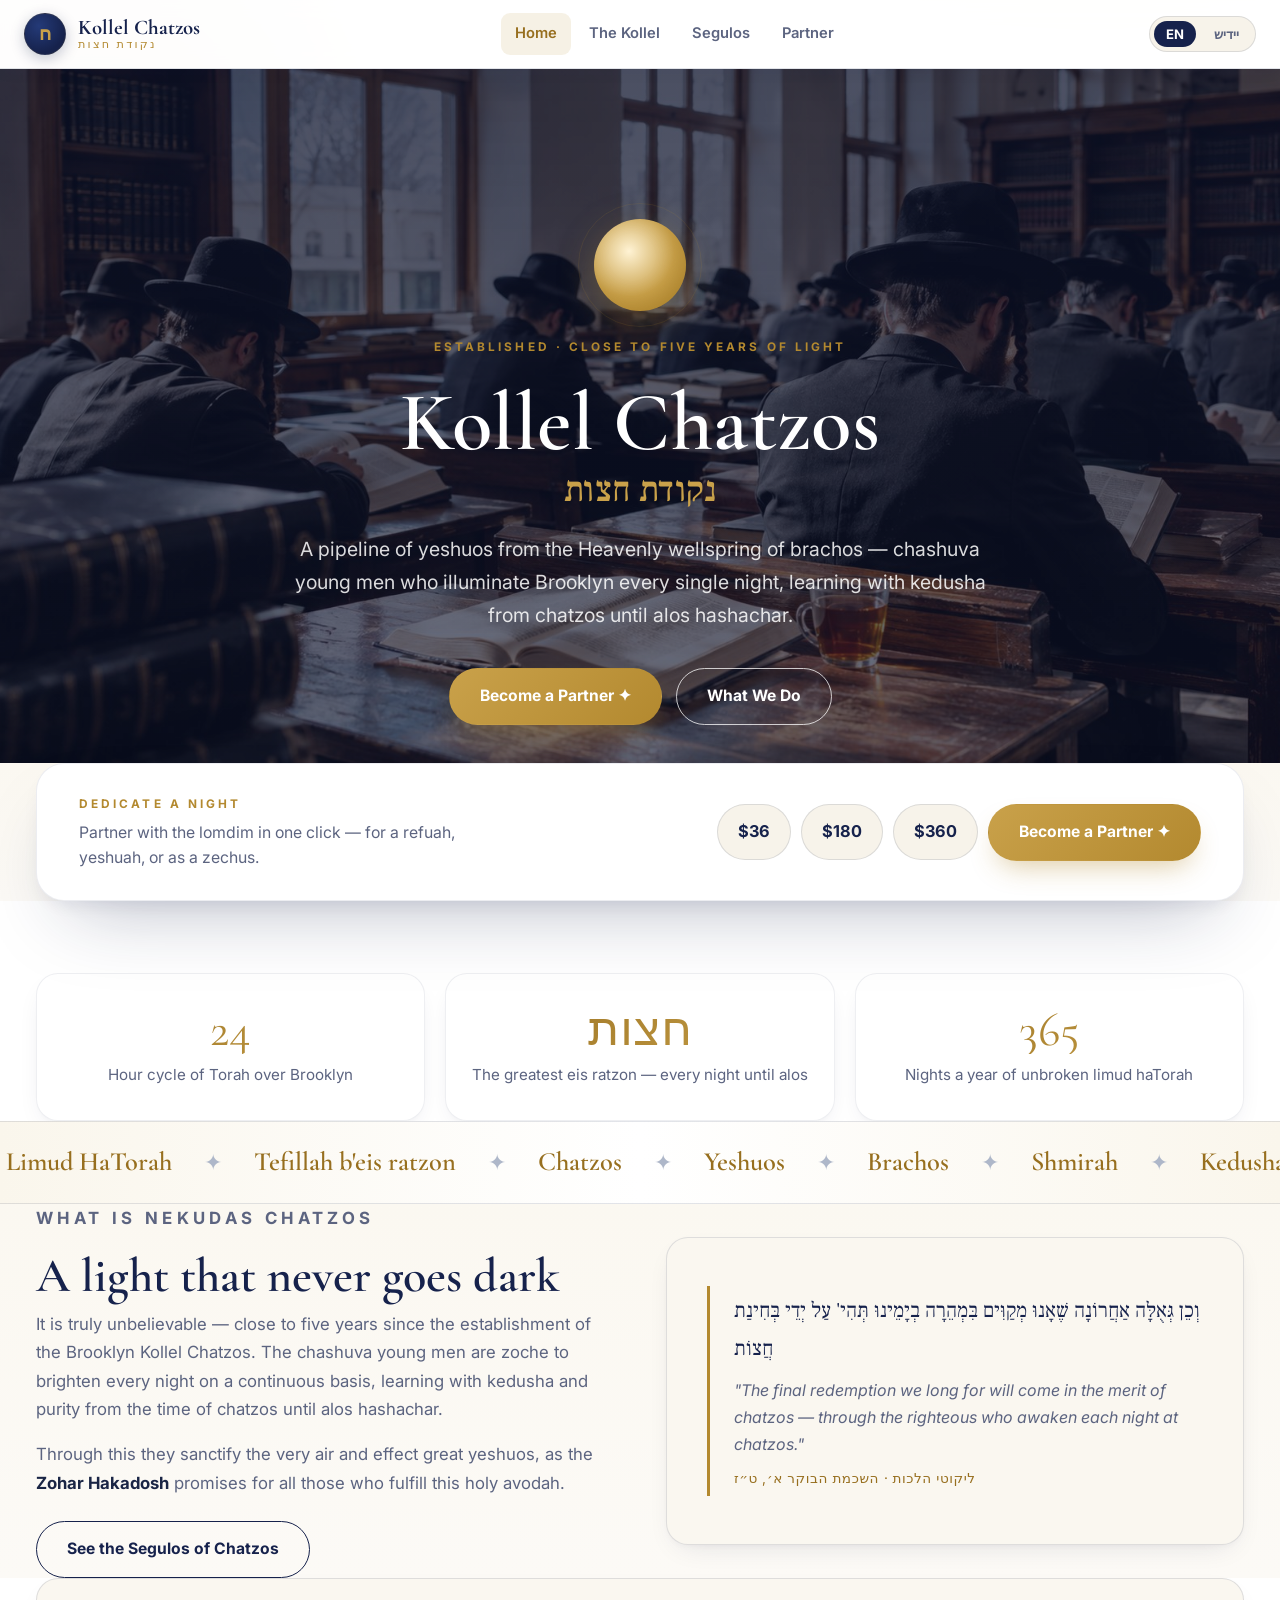
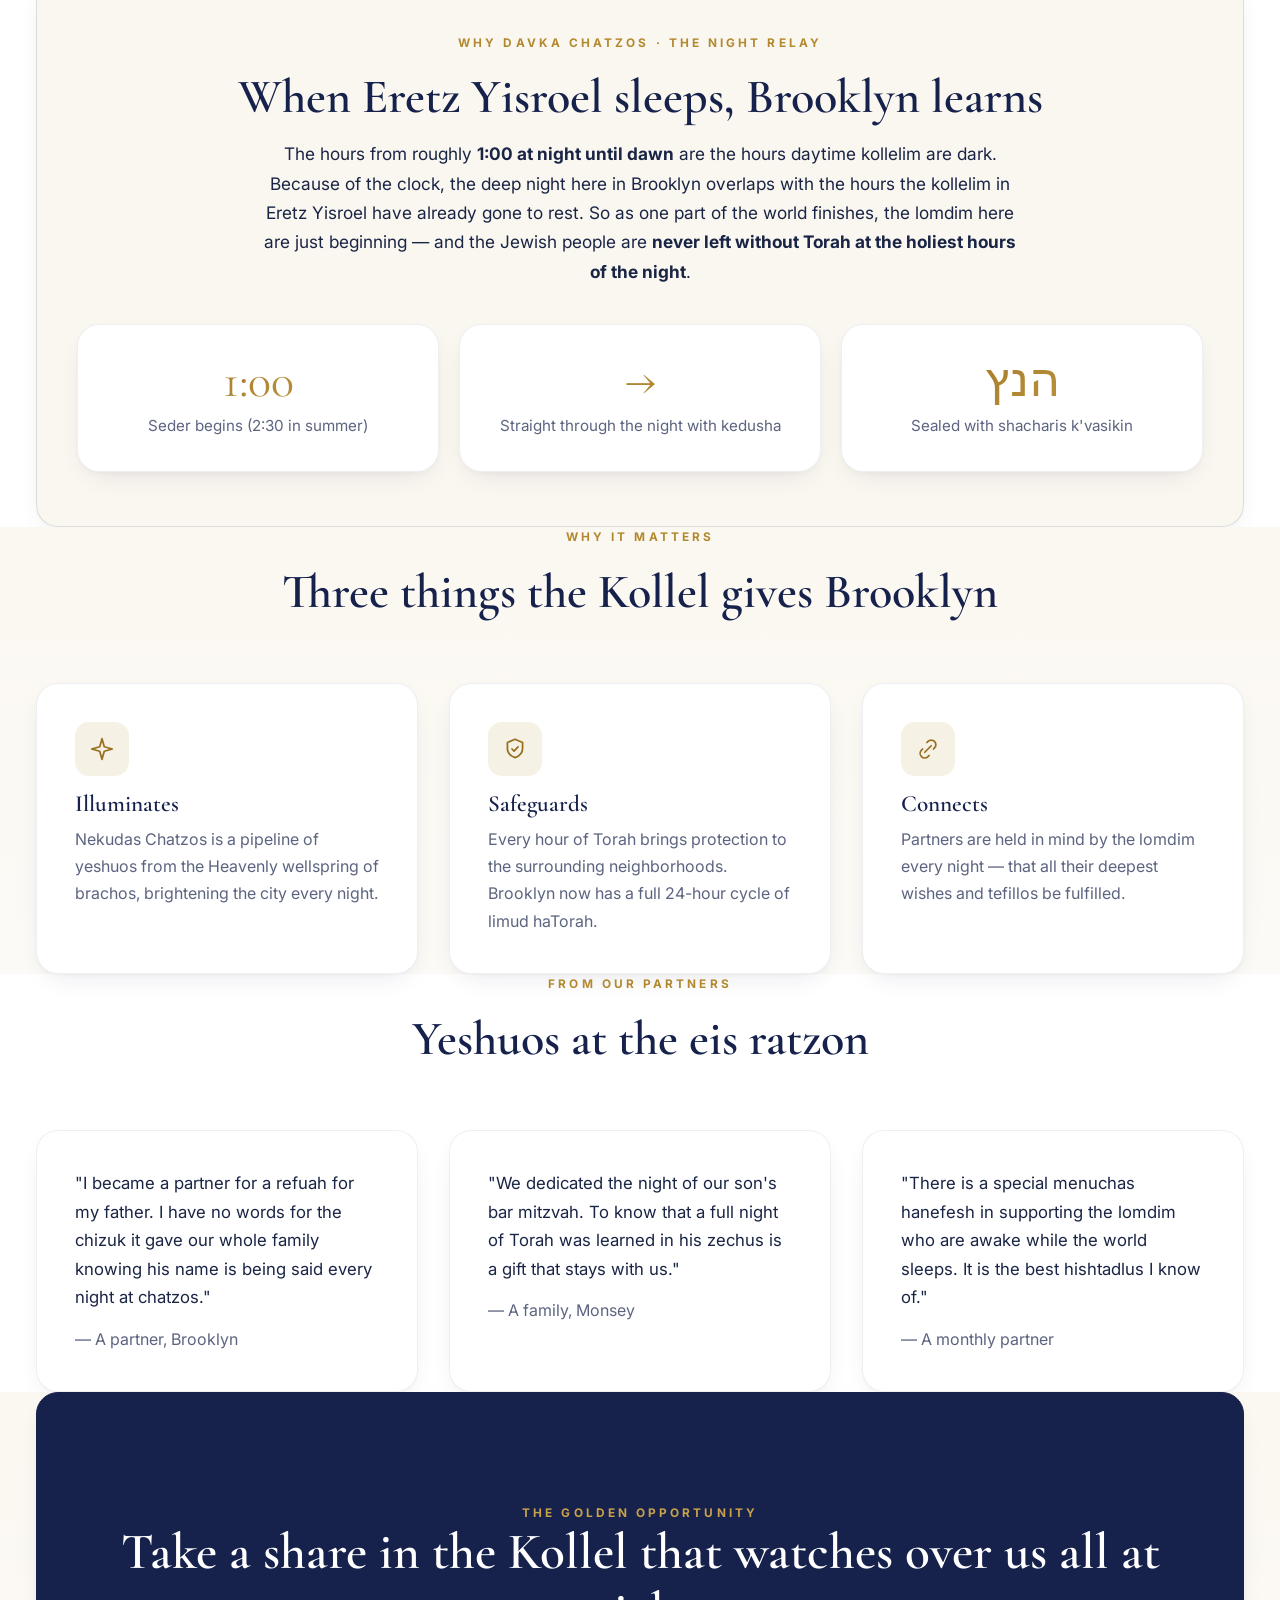
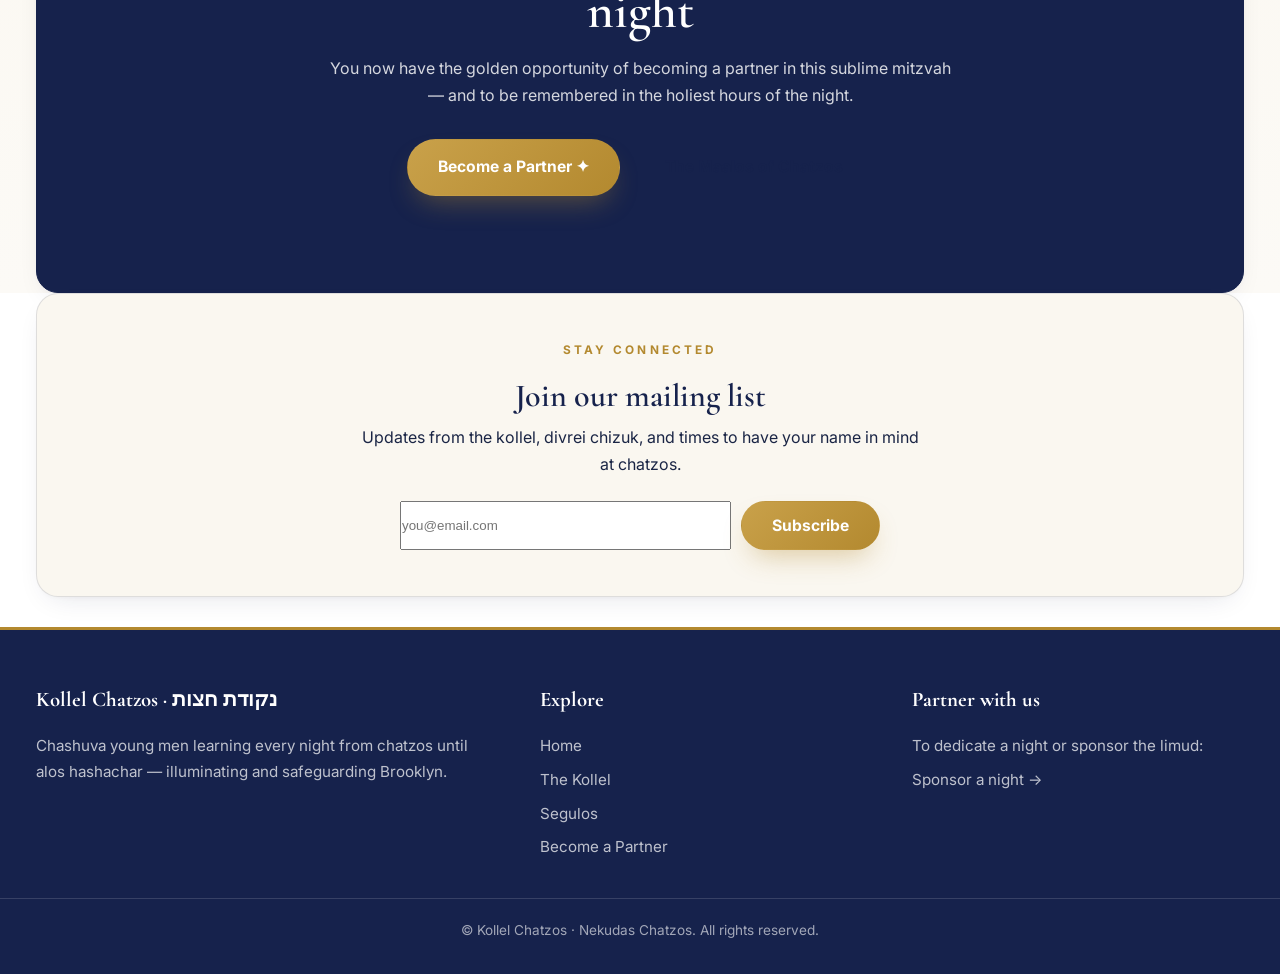
==== commit 6b34b4c9: "Homepage: edge fixes (full-bleed tint bands, more side gutter, no clipped shadows) Co-Authored-By: C" ====
--- a/index.html
+++ b/index.html
@@ -437,6 +437,17 @@
 
   @media(prefers-reduced-motion:reduce){
     .glows span{ animation:none } .marquee__track{ animation:none }
+  }
+
+  /* ===== small edge fixes ===== */
+  /* a touch more side gutter so panel/card shadows never clip at the screen edge */
+  .wrap{ padding-inline: clamp(20px, 3.6vw, 36px); }
+  /* make the alternating tint sections full-bleed (edge-to-edge, no centered-band slivers) */
+  section.wrap:nth-of-type(even){ background: transparent; position: relative; }
+  section.wrap:nth-of-type(even)::before{
+    content:""; position:absolute; top:0; bottom:0; left:50%;
+    width:100vw; transform:translateX(-50%);
+    background:linear-gradient(180deg,#FBF8F1,#FCFAF6); z-index:-1;
   }
 </style>
 </head>
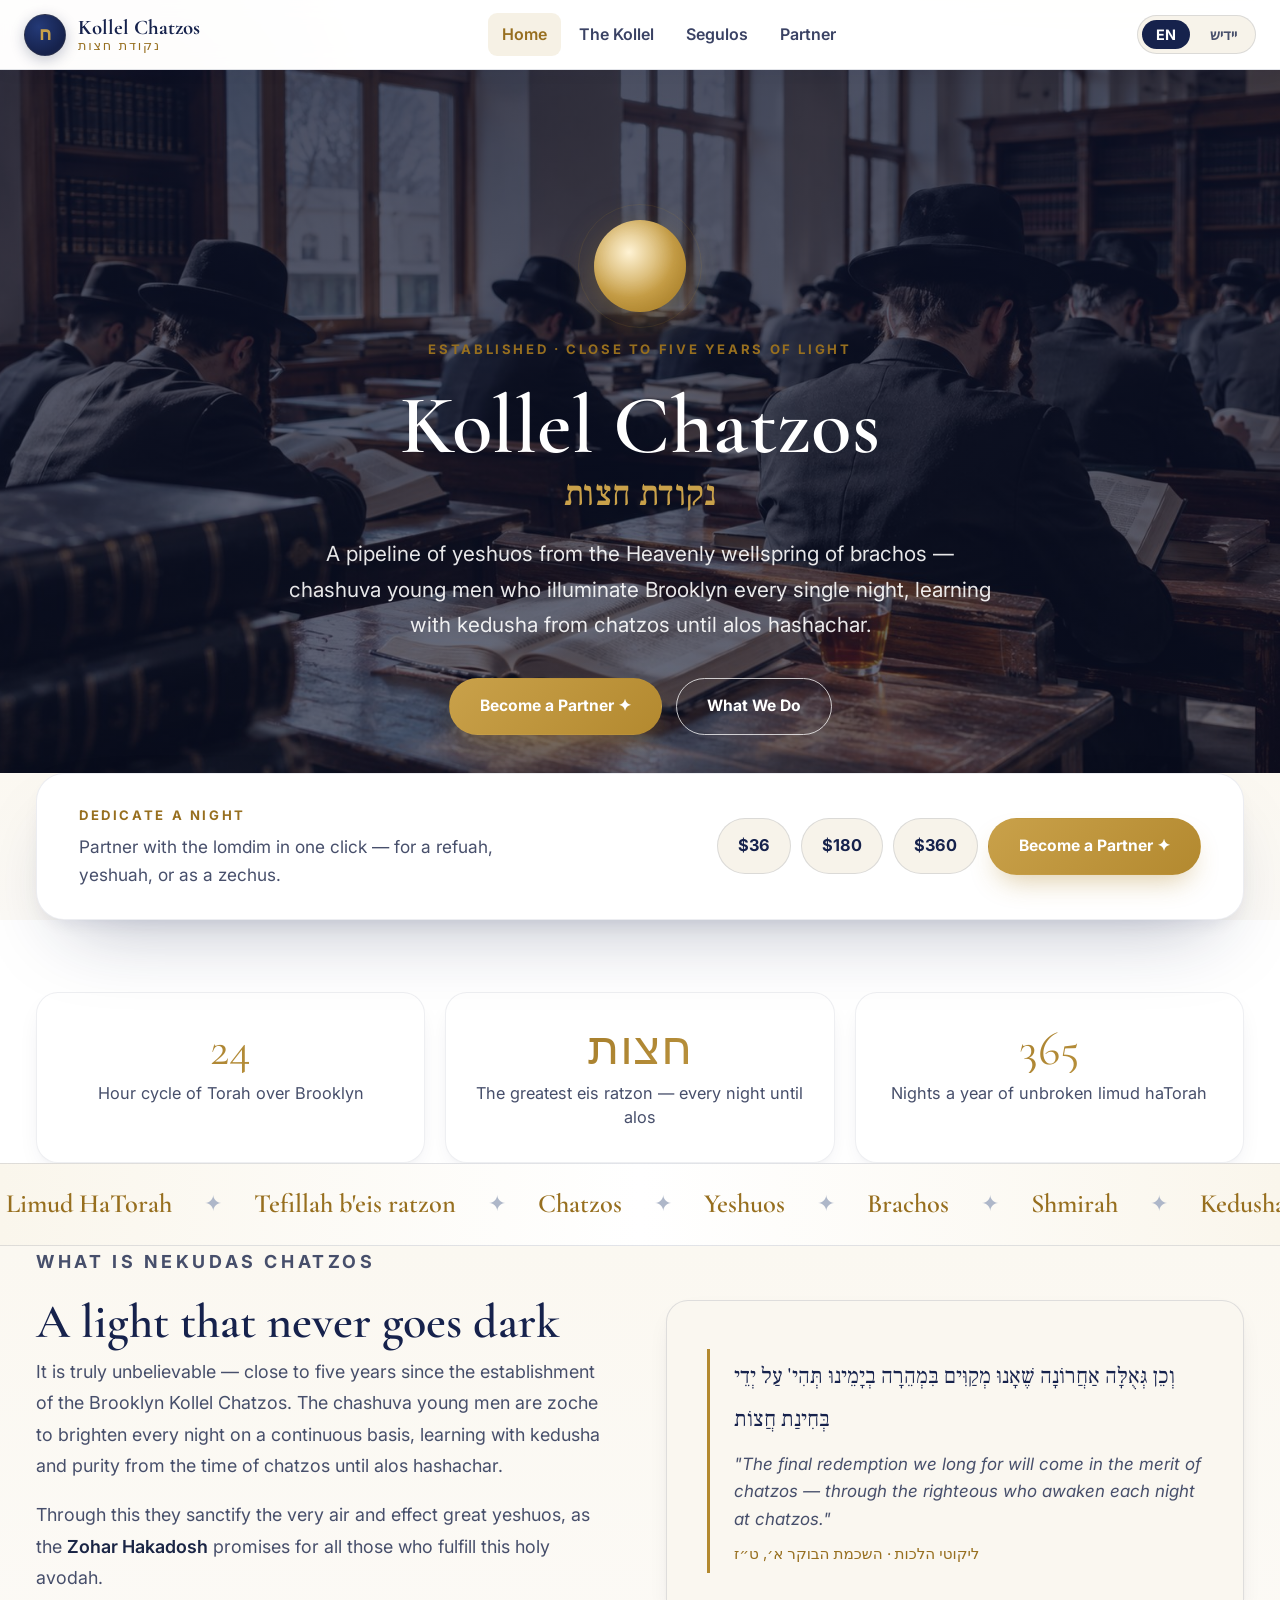
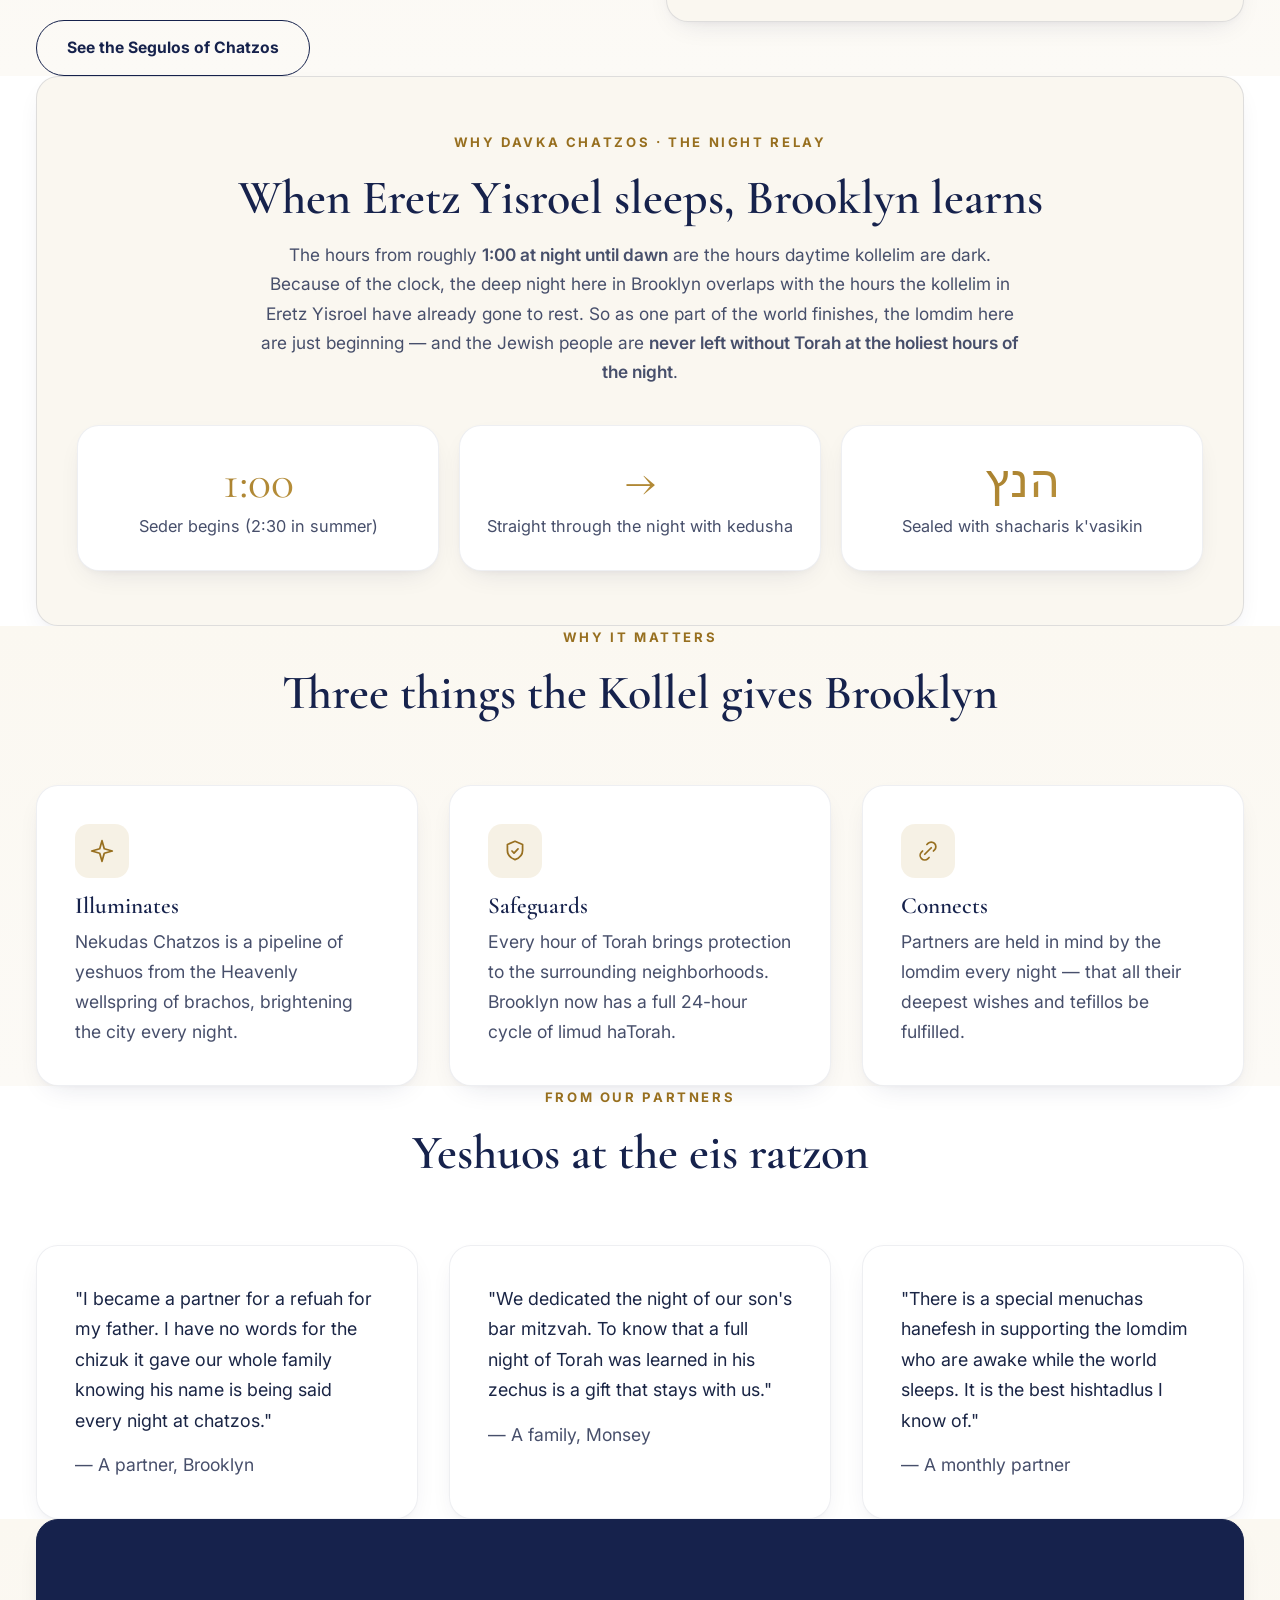
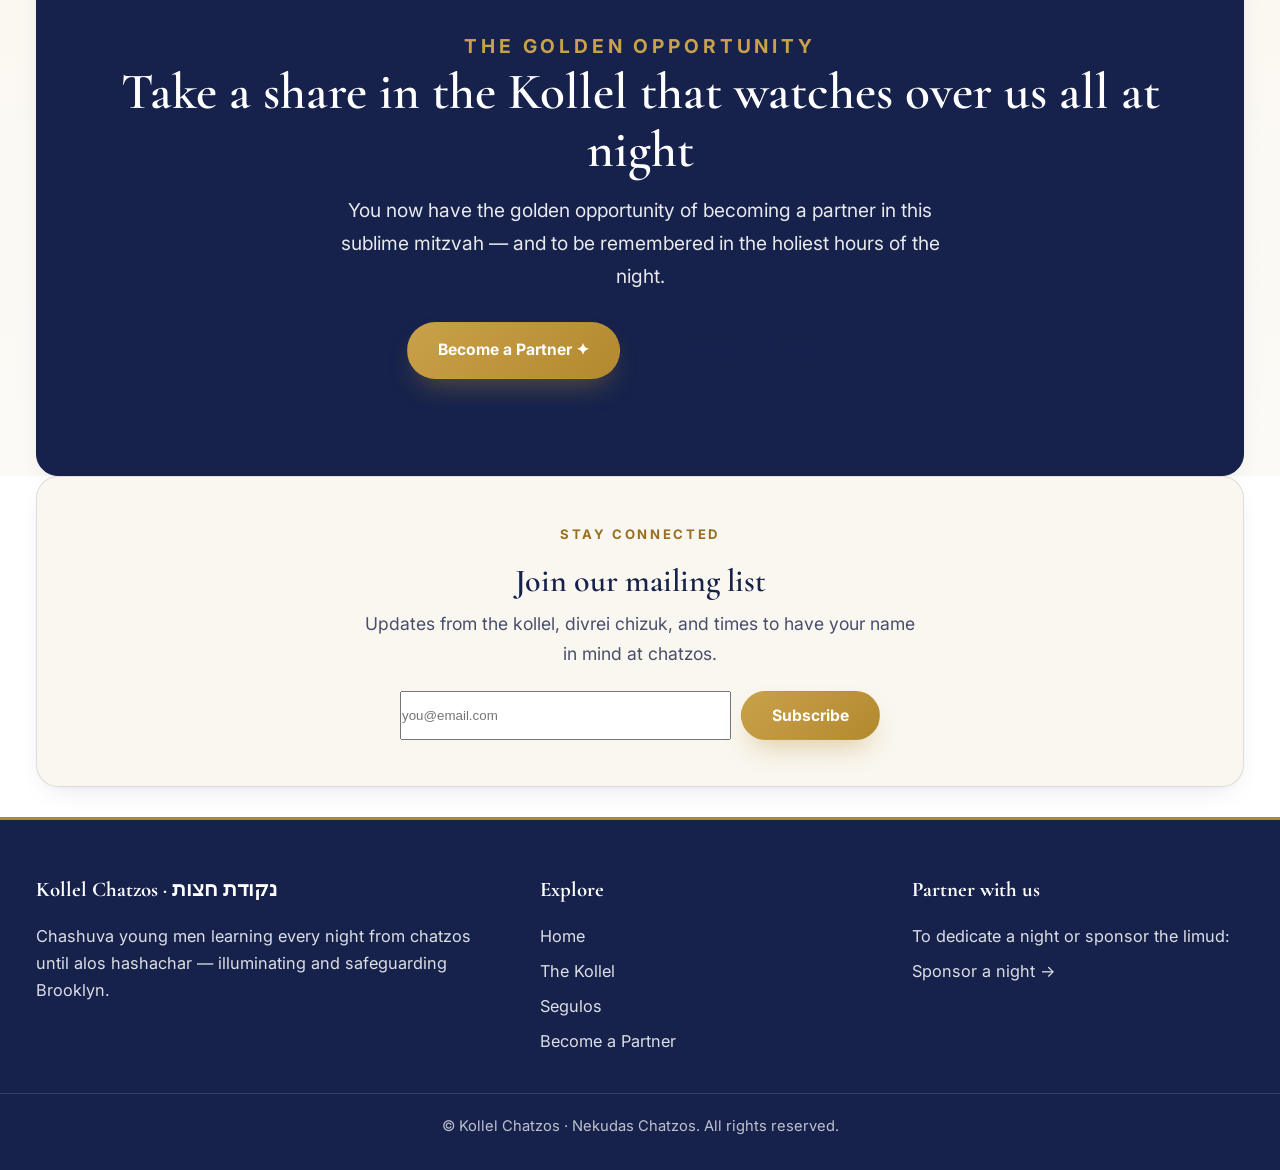
==== commit c3db05d2: "Readability & clarity polish across all pages Layered a font-size/leading/contrast pass on top of th" ====
--- a/index.html
+++ b/index.html
@@ -449,7 +449,116 @@
     width:100vw; transform:translateX(-50%);
     background:linear-gradient(180deg,#FBF8F1,#FCFAF6); z-index:-1;
   }
-</style>
+
+/* ============================================================
+   READABILITY & CLARITY POLISH
+   Layers on top of existing CSS. Bigger, clearer, calmer.
+   No color/font/layout changes — only size, leading, contrast,
+   spacing. Hebrew/Yiddish (.yi / body.lang-yi) gets extra size
+   + generous line-height. Keeps the navy/gold luminous look.
+   ============================================================ */
+
+/* ---- 1. Comfortable reading baseline + darker muted ink ---- */
+:root{
+  --ink-soft: #474f6b;          /* darken muted body text for contrast on cream/white */
+  --muted:    #474f6b;          /* define the token referenced (but undefined) inline */
+  --text:     var(--ink);       /* define the token referenced (but undefined) inline */
+}
+body{ font-size: 1.06rem; }      /* ~17px reading base, up from 16px default */
+
+/* ---- 2. Hebrew / Yiddish global: a touch larger + much looser leading ---- */
+body.lang-yi{ line-height: 1.9; }
+.yi{ font-size: 1.05em; }         /* Hebrew glyphs read smaller at equal px — nudge up */
+
+/* ---- 3. Card descriptions (main "too small" offender) ---- */
+.card p{
+  font-size: 1.1rem !important;
+  line-height: 1.7;
+  color: #474f6b;
+}
+.card p .yi,
+body.lang-yi .card p{
+  font-size: 1.18rem !important;
+  line-height: 1.9 !important;
+}
+.card .heb{ font-size: 1.18rem !important; line-height: 1.65; }
+
+/* ---- 4. Prose / intro / page-hero paragraphs ---- */
+.prose p{
+  font-size: 1.12rem !important;
+  line-height: 1.75;
+  margin-bottom: 18px;
+  color: #474f6b;
+}
+body.lang-yi .prose p{ font-size: 1.2rem !important; line-height: 1.9; }
+
+.page-hero p{ font-size: clamp(1.12rem, 1.7vw, 1.3rem) !important; color: rgba(255,255,255,.92); max-width: 720px; }
+body.lang-yi .page-hero p{ font-size: clamp(1.22rem, 2vw, 1.38rem) !important; line-height: 1.85; }
+
+/* ---- 5. Hero lede over the photo ---- */
+.hero .lede{ font-size: clamp(1.14rem, 1.7vw, 1.3rem); color: rgba(255,255,255,.9); }
+body.lang-yi .hero .lede{ font-size: clamp(1.22rem, 2vw, 1.42rem); line-height: 1.85; }
+
+/* ---- 6. Stat labels under the big gold numbers ---- */
+.stat .lab{ font-size: 1.02rem; line-height: 1.5; color: #474f6b; }
+body.lang-yi .stat .lab{ font-size: 1.12rem; line-height: 1.75; }
+
+/* ---- 7. Quick-give subtitle (focal CTA under hero) ---- */
+.quickgive .qg-sub{ font-size: 1.08rem; line-height: 1.6; color: #474f6b; }
+body.lang-yi .quickgive .qg-sub{ font-size: 1.16rem; line-height: 1.85; }
+
+/* ---- 8. Testimonial / inline body paragraphs that lean on undefined tokens ---- */
+.card p[style*="--text"]{ font-size: 1.12rem !important; line-height: 1.7; color: var(--ink) !important; }
+body.lang-yi .card p[style*="--text"]{ font-size: 1.2rem !important; line-height: 1.9; }
+p[style*="--muted"]{ color: var(--ink-soft) !important; font-size: 1.1rem; line-height: 1.7; }
+body.lang-yi p[style*="--muted"]{ font-size: 1.18rem; line-height: 1.9; }
+
+/* ---- 9. Quote block: translation, source, vocalized Hebrew verse ---- */
+.quote .tr{ font-size: 1.06rem; line-height: 1.6; }
+body.lang-yi .quote .tr{ font-size: 1.14rem; line-height: 1.85; }
+.quote .src{ font-size: 0.95rem; letter-spacing: 0; }
+.quote .heb{ font-size: 1.38rem; line-height: 1.95; letter-spacing: 0; }  /* room for nikud */
+
+/* ---- 10. Segula list (used on segulos/partner) ---- */
+.segula{ padding: 22px 24px; }
+.segula p{ font-size: 1.08rem; line-height: 1.7; color: #474f6b; }
+.segula .tag{ font-size: 1.26rem; line-height: 1.55; }
+body.lang-yi .segula p{ font-size: 1.18rem; line-height: 1.9; }
+
+/* ---- 11. Timeline / schedule descriptions (about page) ---- */
+.tline .what p{ font-size: 1.08rem; line-height: 1.65; color: #474f6b; }
+body.lang-yi .tline .what p{ font-size: 1.18rem; line-height: 1.9; }
+
+/* ---- 12. CTA band paragraph on navy ---- */
+.cta-band p{ font-size: clamp(1.1rem, 1.5vw, 1.22rem); color: rgba(255,255,255,.9); line-height: 1.7; }
+body.lang-yi .cta-band p{ font-size: clamp(1.2rem, 1.7vw, 1.32rem); line-height: 1.9; }
+
+/* ---- 13. Footer: bigger + stronger contrast on navy ---- */
+.foot a, .foot p{ font-size: 1.02rem; line-height: 1.65; color: rgba(255,255,255,.85); }
+body.lang-yi .foot a, body.lang-yi .foot p{ font-size: 1.12rem; line-height: 1.9; }
+.foot .copy{ font-size: 0.92rem; color: rgba(255,255,255,.72); }
+body.lang-yi .foot h4{ font-size: 1.45rem; line-height: 1.4; }
+
+/* ---- 14. Nav, language toggle, eyebrows, brand sub-line ---- */
+.nav-links a{ font-size: 1rem; color: #3a4264; }
+body.lang-yi .nav-links a{ font-size: 1.08rem; }
+.lang-toggle button{ font-size: 0.9rem; padding: 6px 14px; }
+body.lang-yi .lang-toggle button{ font-size: 0.98rem; }
+.eyebrow{ font-size: 0.82rem; letter-spacing: 0.2em; color: var(--gold-deep); }
+body.lang-yi .eyebrow{ font-size: 0.94rem; letter-spacing: 0; }
+.brand-text .brand-sub{ font-size: 0.8rem; letter-spacing: 0.14em; color: var(--gold-deep); }
+
+/* ---- 15. Tiers, contact, form labels (partner / contact, shared CSS) ---- */
+.tier .per{ font-size: 0.95rem; }
+.tier li{ font-size: 1.05rem; color: #474f6b; padding: 9px 0; }
+body.lang-yi .tier li{ font-size: 1.14rem; line-height: 1.85; }
+.info-line span{ font-size: 1rem; color: #474f6b; }
+.field label{ font-size: 0.95rem; color: #3a4264; font-weight: 500; }
+body.lang-yi .field label{ font-size: 1.05rem; }
+
+/* ---- 16. Emphasis weight so <strong> reads clearly at base weight 400 ---- */
+.prose p strong, p strong{ font-weight: 600; }
+      </style>
 </head>
 <body class="lang-en">
   <div class="stars"></div>
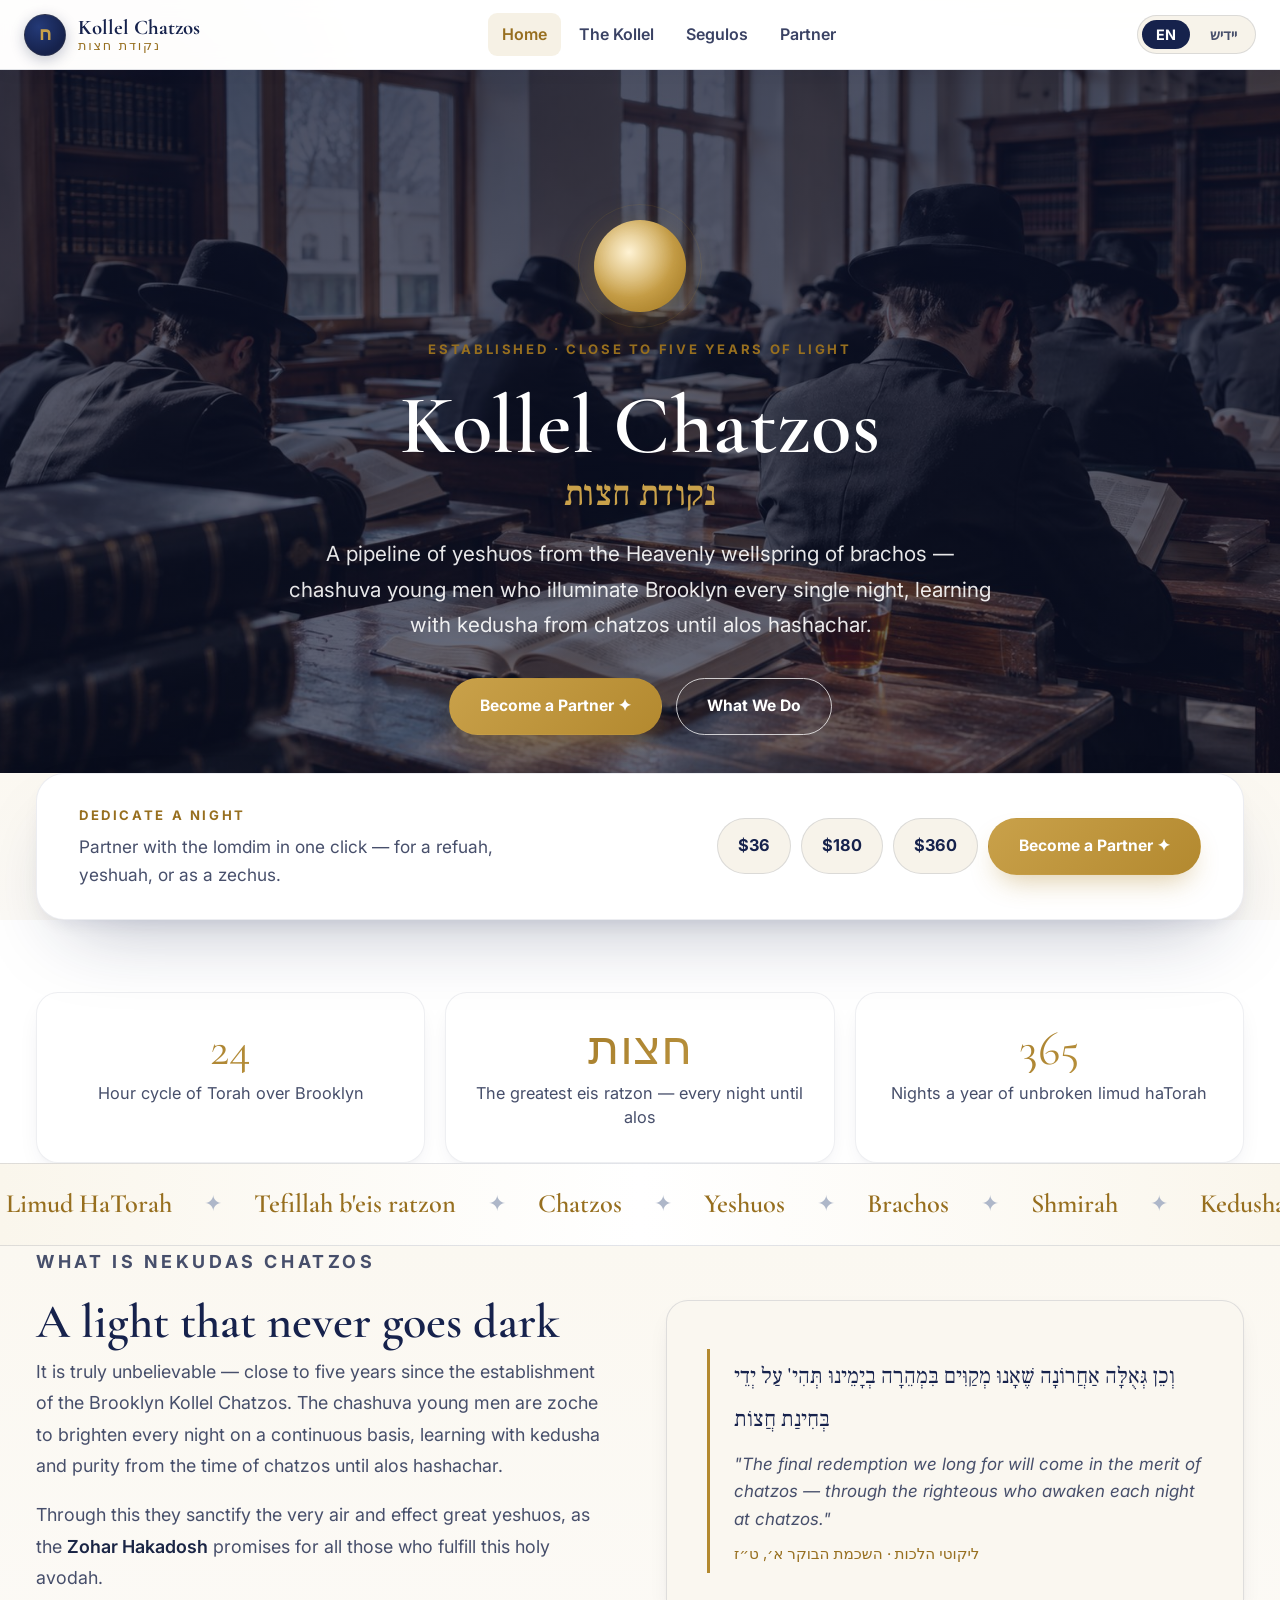
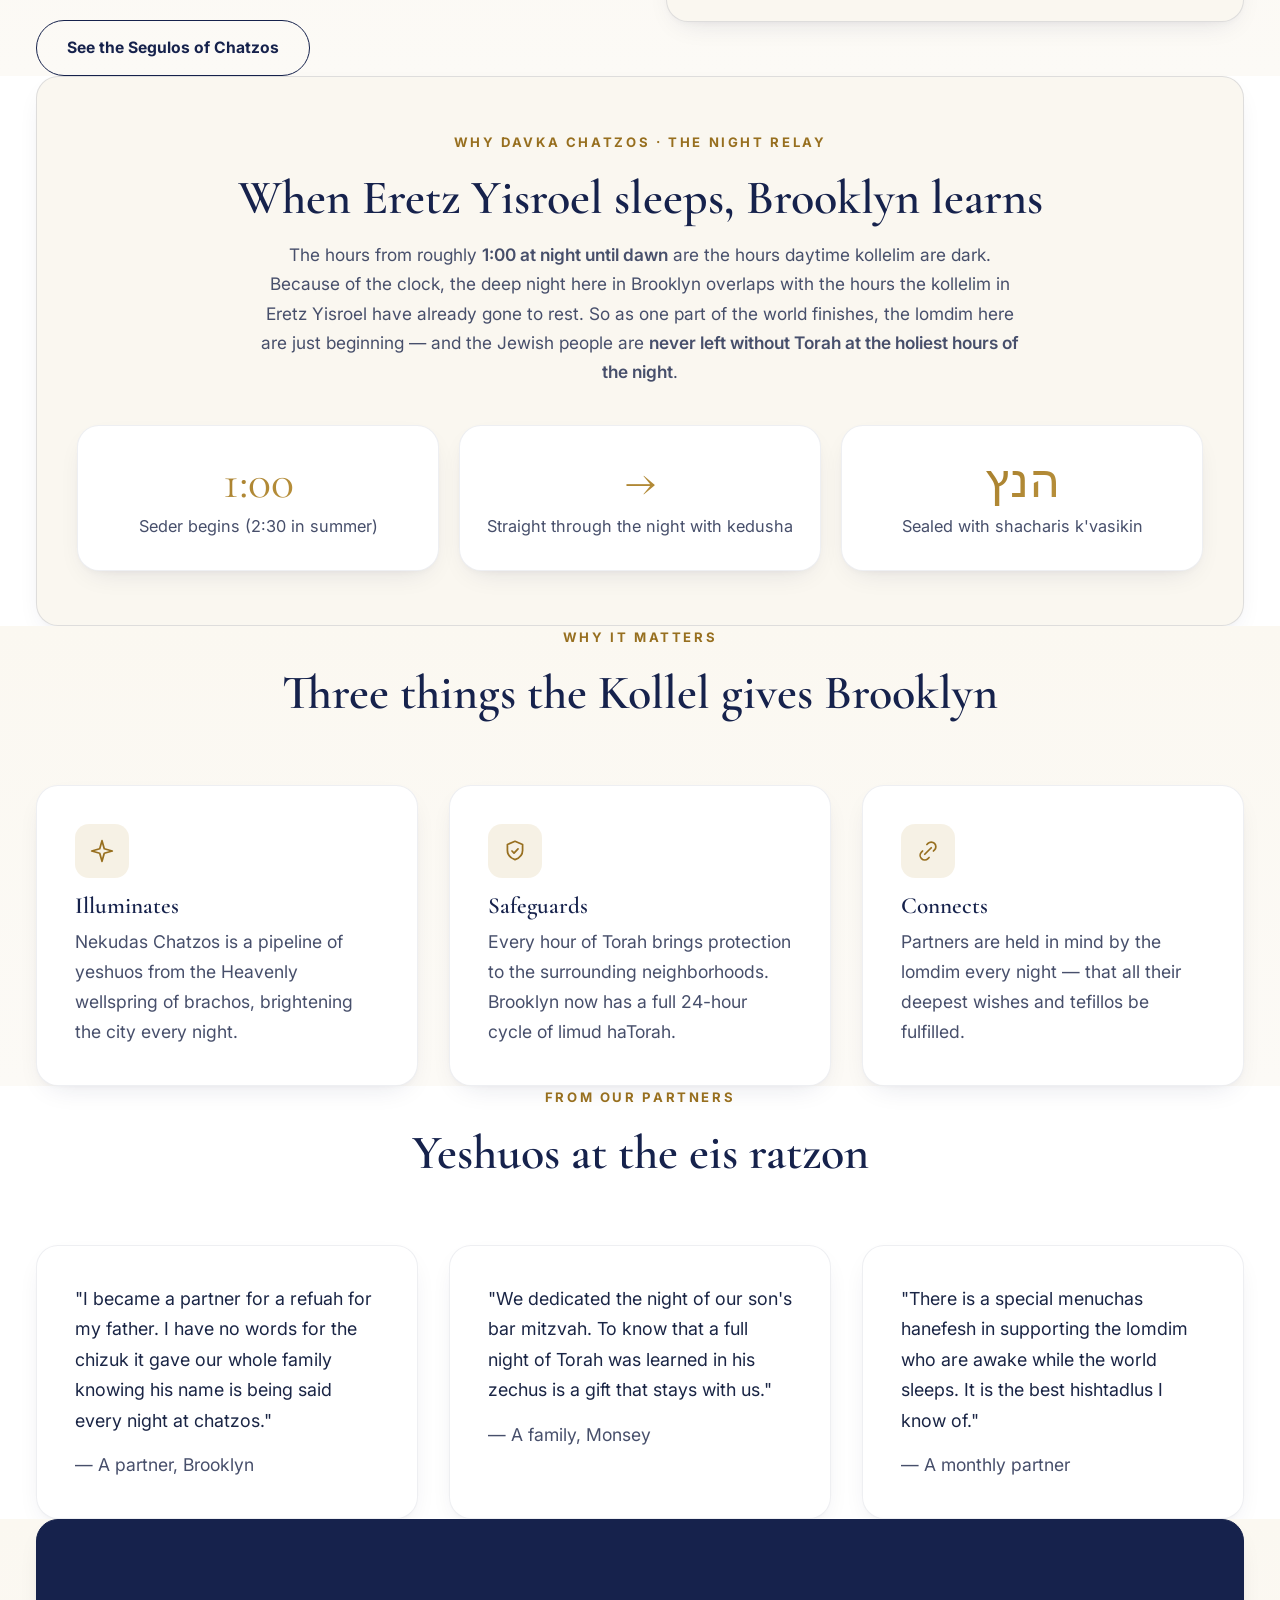
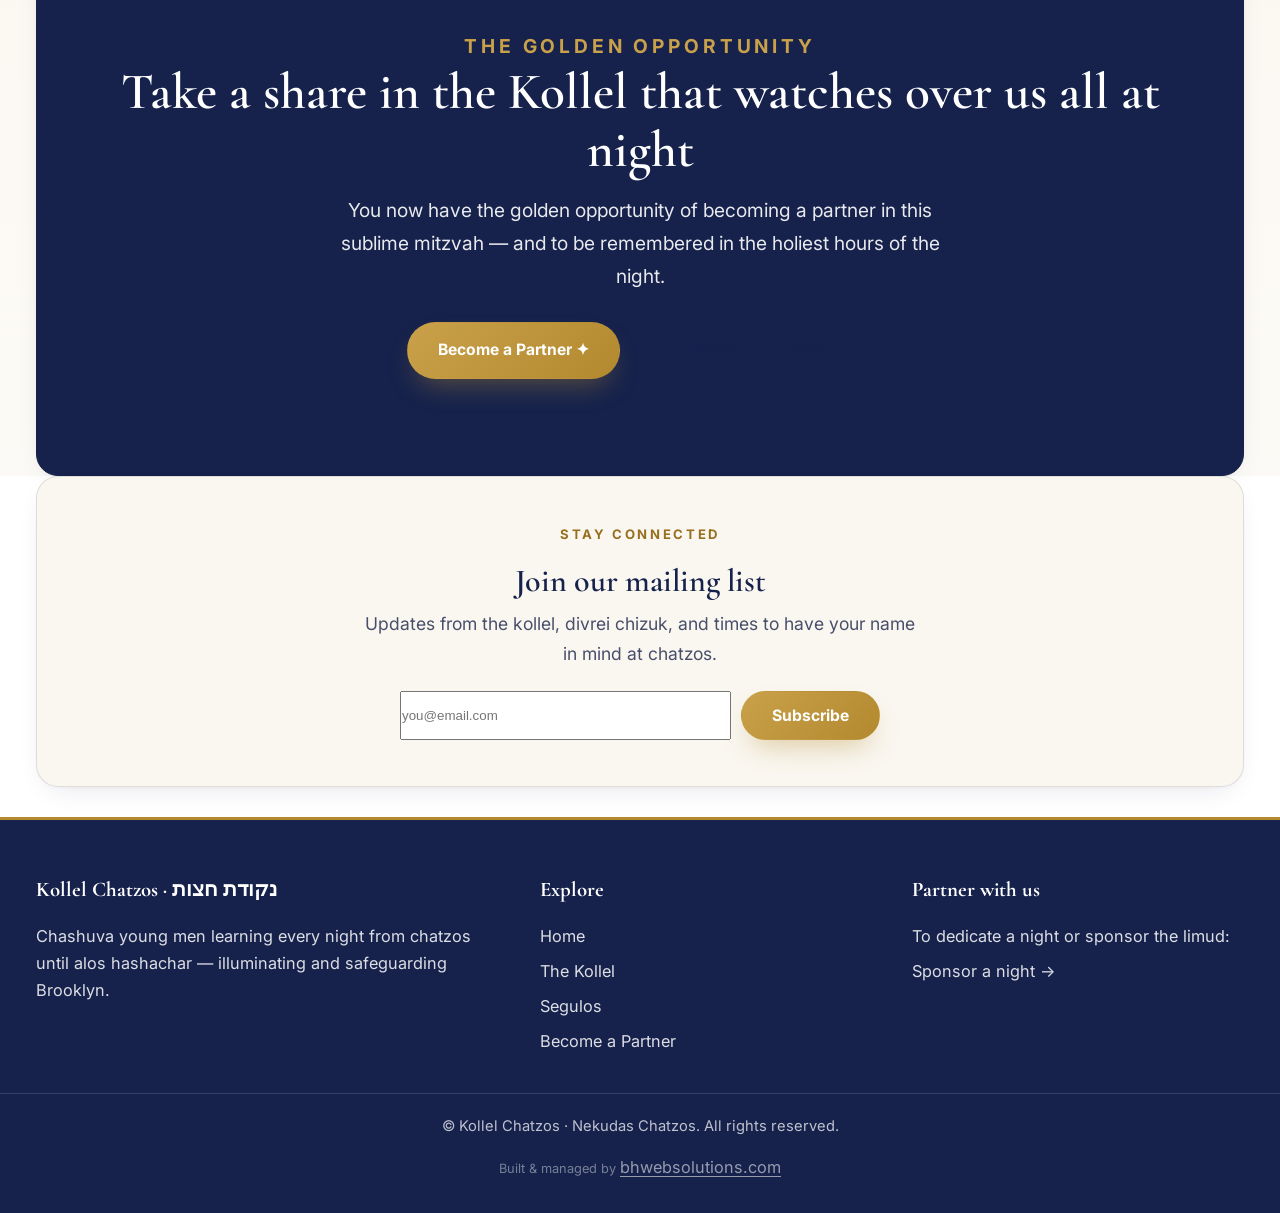
==== commit 4a36aad2: "Footer credit line: Built & managed by bhwebsolutions.com (EN+YI) + wrangler config for Mac deploys " ====
--- a/index.html
+++ b/index.html
@@ -537,6 +537,9 @@
 .foot a, .foot p{ font-size: 1.02rem; line-height: 1.65; color: rgba(255,255,255,.85); }
 body.lang-yi .foot a, body.lang-yi .foot p{ font-size: 1.12rem; line-height: 1.9; }
 .foot .copy{ font-size: 0.92rem; color: rgba(255,255,255,.72); }
+.foot .credit { text-align: center; color: rgba(255,255,255,.42); font-size: .8rem; margin-top: 8px; }
+.foot .credit a { display: inline; padding: 0; color: rgba(255,255,255,.55); text-decoration: underline; text-underline-offset: 3px; }
+.foot .credit a:hover { color: var(--gold-200); }
 body.lang-yi .foot h4{ font-size: 1.45rem; line-height: 1.4; }
 
 /* ---- 14. Nav, language toggle, eyebrows, brand sub-line ---- */
@@ -791,6 +794,7 @@
       </div>
     </div>
     <p class="copy">© <span class="en">Kollel Chatzos · Nekudas Chatzos. All rights reserved.</span><span class="yi">כל הזכויות שמורות לכולל חצות · נקודת חצות.</span></p>
+    <p class="credit"><span class="en">Built &amp; managed by <a href="https://bhwebsolutions.com" target="_blank" rel="noopener">bhwebsolutions.com</a></span><span class="yi">געבויט און פארוואלטעט דורך <a href="https://bhwebsolutions.com" target="_blank" rel="noopener">bhwebsolutions.com</a></span></p>
   </footer>
 
   <script>
